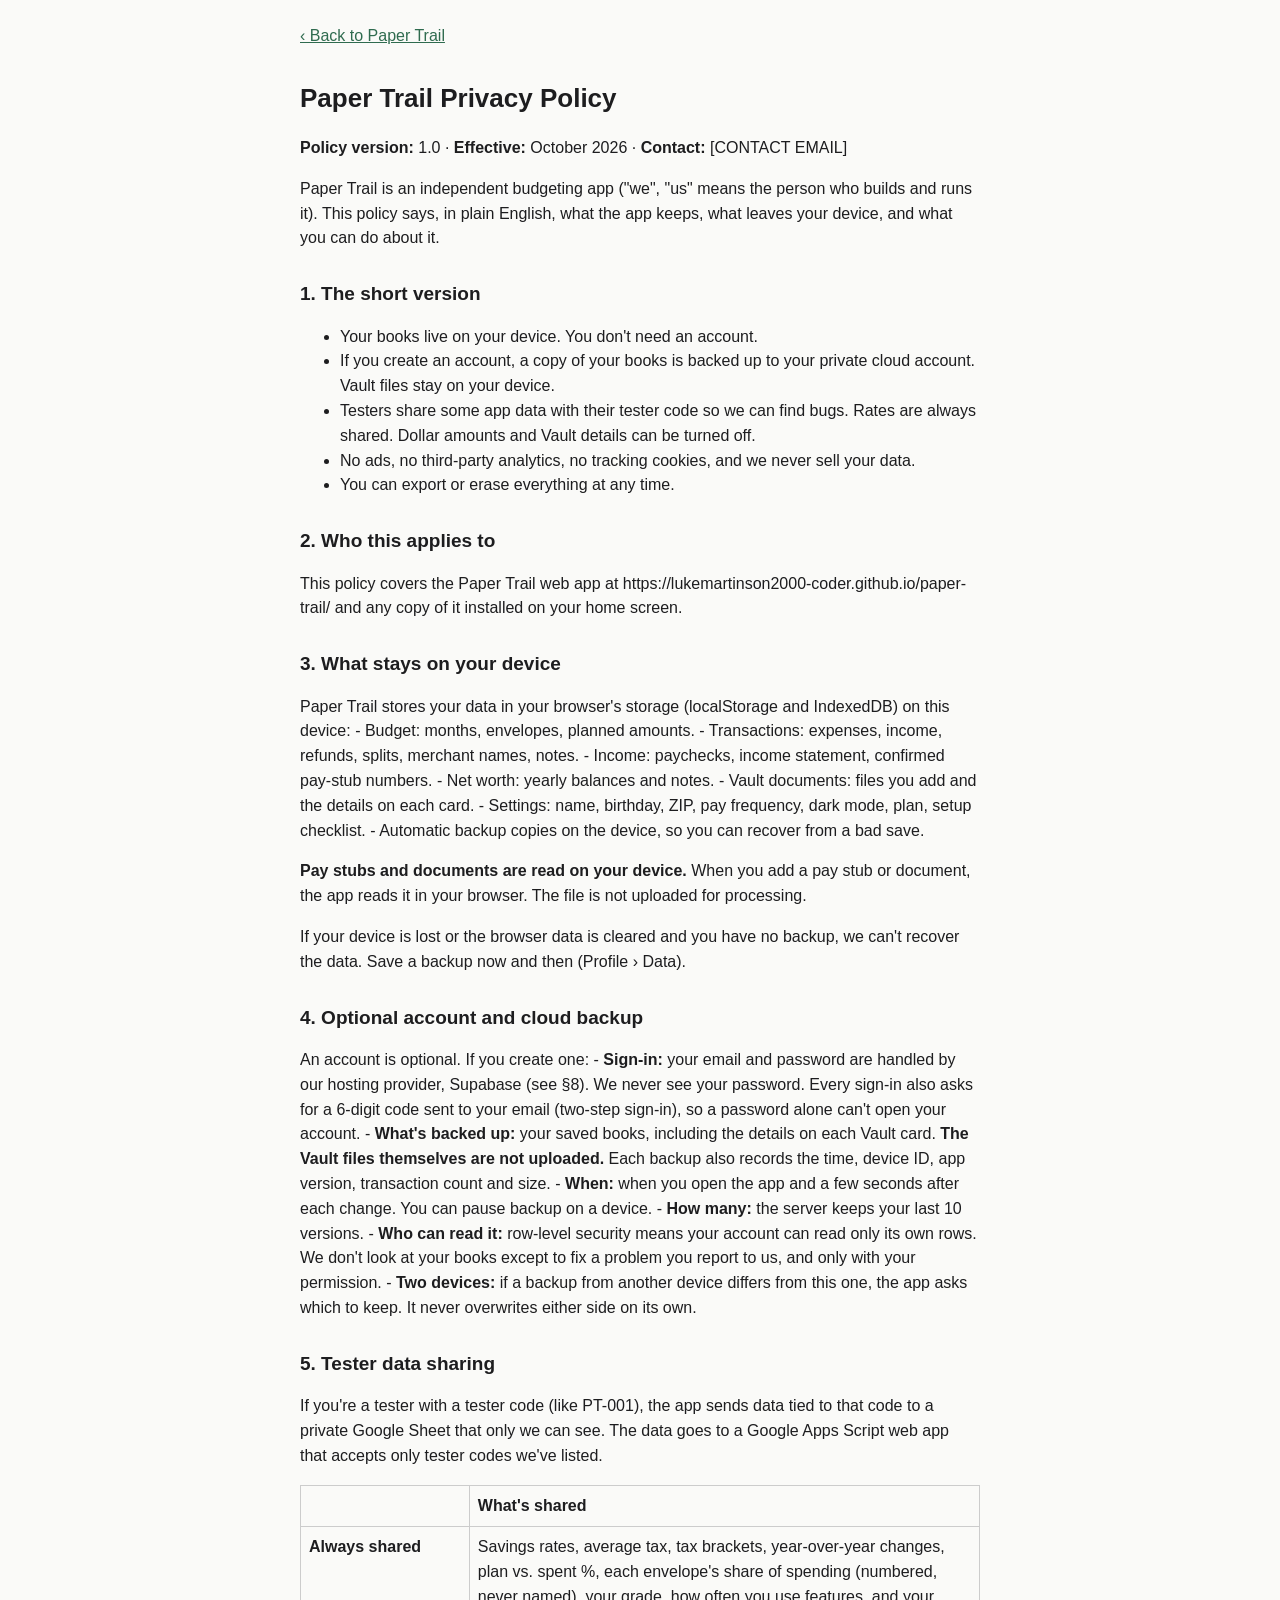
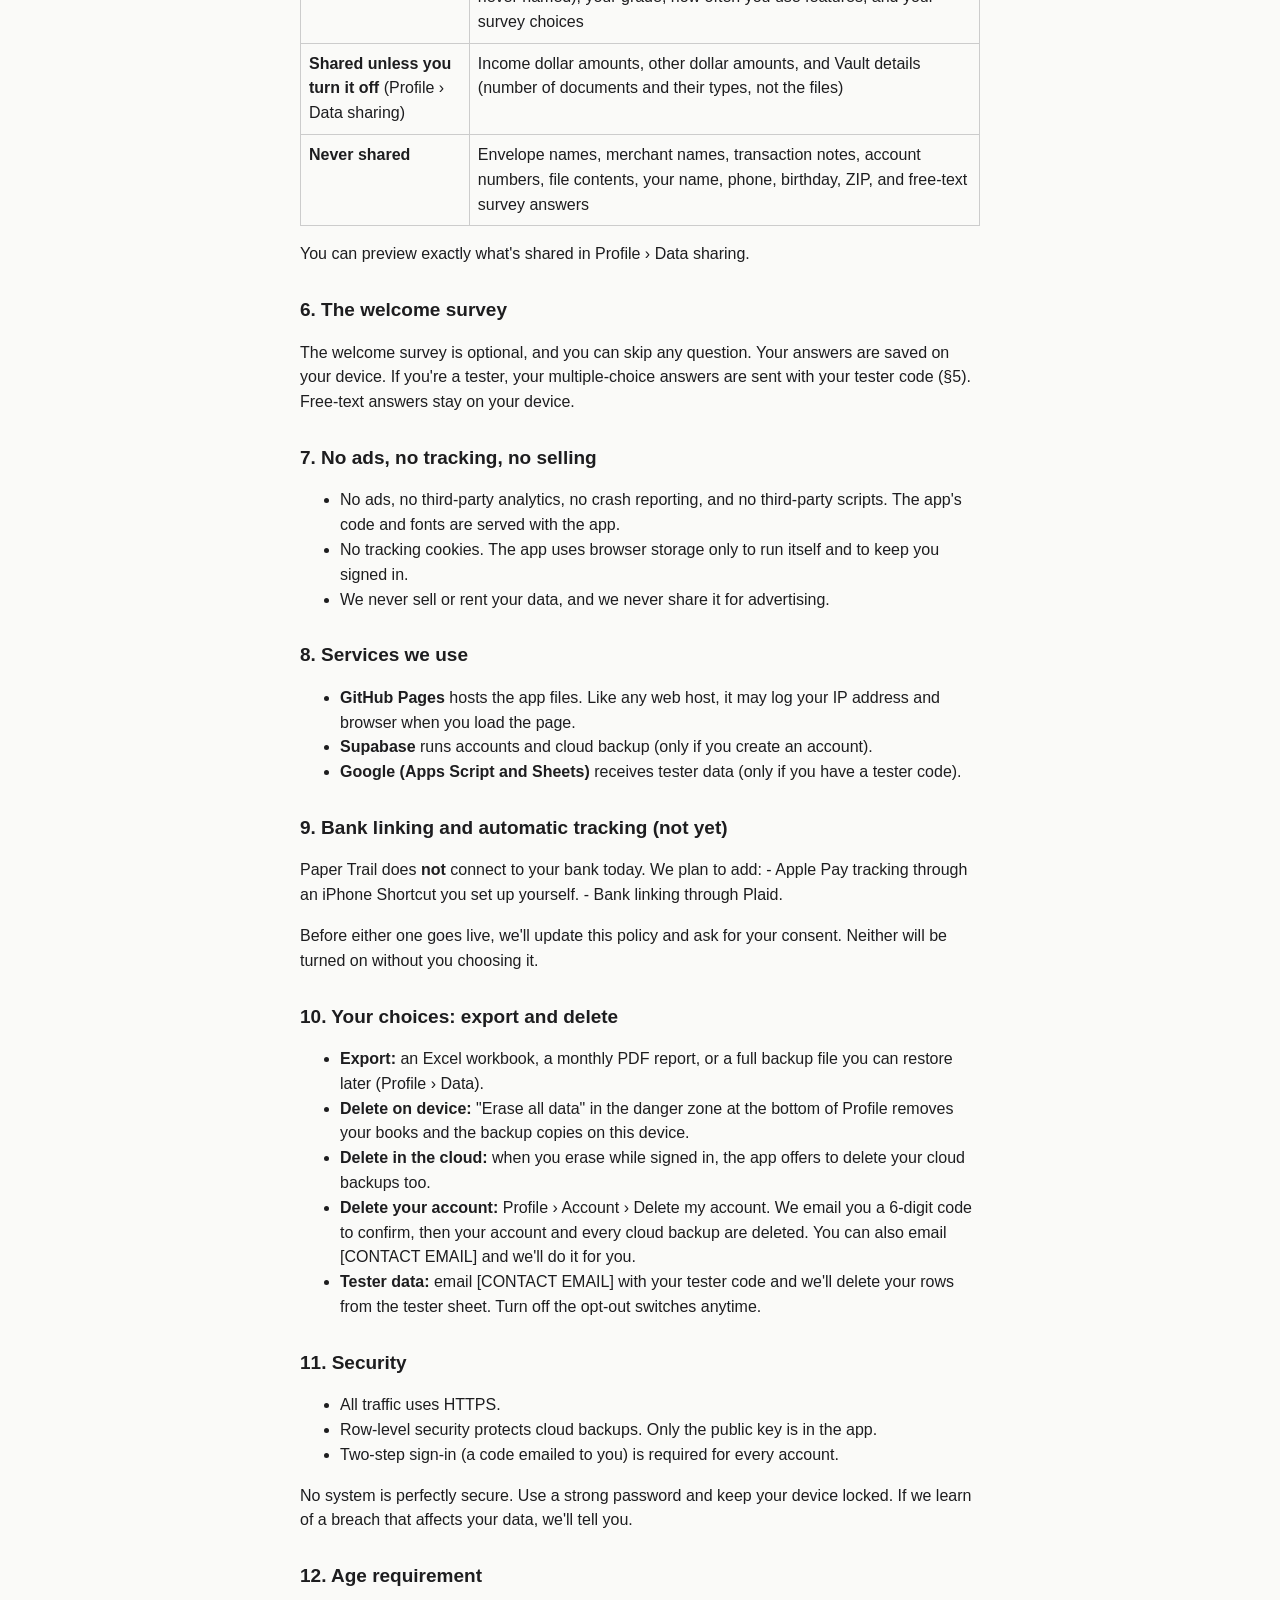
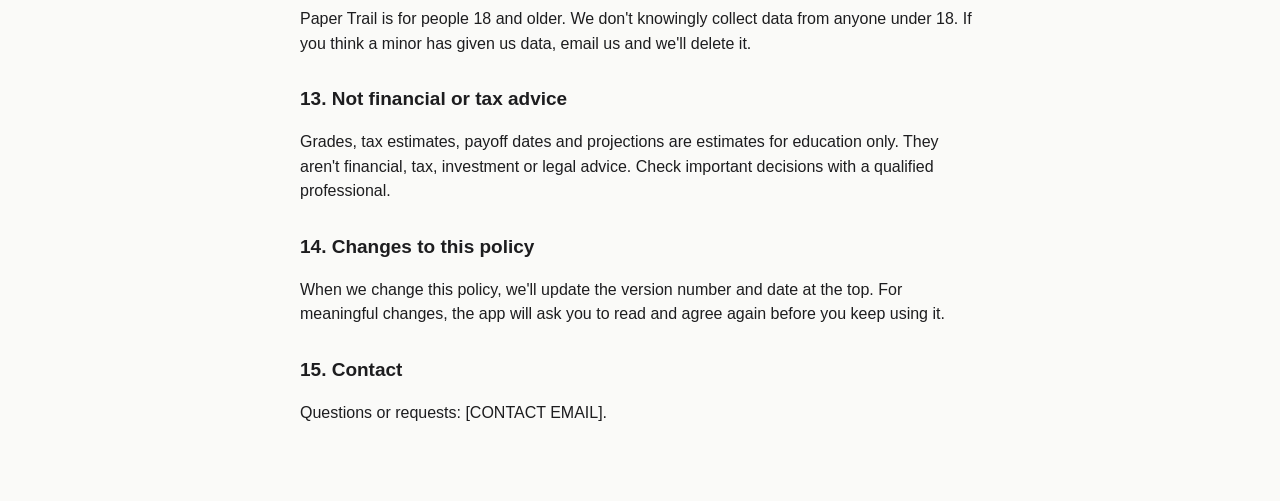
==== privacy.html @ 9a34a285 "v37.5.60: after-tax retirement group, Profile account, sign-up consent, EveryDollar-style Add Transa" ====
<!DOCTYPE html>
<html lang="en">
<head>
<meta charset="utf-8">
<meta name="viewport" content="width=device-width, initial-scale=1">
<meta name="color-scheme" content="light dark">
<title>Paper Trail · Privacy Policy</title>
<style>
body{font:16px/1.55 -apple-system,BlinkMacSystemFont,"Segoe UI",sans-serif;max-width:680px;margin:0 auto;padding:24px 18px 60px;color:#1d1d1f;background:#FAFAF8}
h1{font-size:26px} h2{font-size:19px;margin-top:28px} table{border-collapse:collapse;width:100%} td,th{border:1px solid #ccc;padding:8px;vertical-align:top;text-align:left}
a{color:#2f6b4f} .back{display:inline-block;margin-bottom:12px}
@media (prefers-color-scheme:dark){body{background:#121315;color:#eee} td,th{border-color:#444} a{color:#8fd1ae}}
</style>
</head>
<body>
<a class="back" href="./">‹ Back to Paper Trail</a>
<main id="policy">
<h1>Paper Trail Privacy Policy</h1>
<p><strong>Policy version:</strong> 1.0 · <strong>Effective:</strong> October 2026 · <strong>Contact:</strong> [CONTACT EMAIL]</p>
<p>Paper Trail is an independent budgeting app ("we", "us" means the person who builds and runs it). This policy says, in plain English, what the app keeps, what leaves your device, and what you can do about it.</p>
<h2>1. The short version</h2>
<ul>
<li>Your books live on your device. You don't need an account.</li>
<li>If you create an account, a copy of your books is backed up to your private cloud account. Vault files stay on your device.</li>
<li>Testers share some app data with their tester code so we can find bugs. Rates are always shared. Dollar amounts and Vault details can be turned off.</li>
<li>No ads, no third-party analytics, no tracking cookies, and we never sell your data.</li>
<li>You can export or erase everything at any time.</li>
</ul>
<h2>2. Who this applies to</h2>
<p>This policy covers the Paper Trail web app at https://lukemartinson2000-coder.github.io/paper-trail/ and any copy of it installed on your home screen.</p>
<h2>3. What stays on your device</h2>
<p>Paper Trail stores your data in your browser's storage (localStorage and IndexedDB) on this device:
- Budget: months, envelopes, planned amounts.
- Transactions: expenses, income, refunds, splits, merchant names, notes.
- Income: paychecks, income statement, confirmed pay-stub numbers.
- Net worth: yearly balances and notes.
- Vault documents: files you add and the details on each card.
- Settings: name, birthday, ZIP, pay frequency, dark mode, plan, setup checklist.
- Automatic backup copies on the device, so you can recover from a bad save.</p>
<p><strong>Pay stubs and documents are read on your device.</strong> When you add a pay stub or document, the app reads it in your browser. The file is not uploaded for processing.</p>
<p>If your device is lost or the browser data is cleared and you have no backup, we can't recover the data. Save a backup now and then (Profile › Data).</p>
<h2>4. Optional account and cloud backup</h2>
<p>An account is optional. If you create one:
- <strong>Sign-in:</strong> your email and password are handled by our hosting provider, Supabase (see §8). We never see your password. Every sign-in also asks for a 6-digit code sent to your email (two-step sign-in), so a password alone can't open your account.
- <strong>What's backed up:</strong> your saved books, including the details on each Vault card. <strong>The Vault files themselves are not uploaded.</strong> Each backup also records the time, device ID, app version, transaction count and size.
- <strong>When:</strong> when you open the app and a few seconds after each change. You can pause backup on a device.
- <strong>How many:</strong> the server keeps your last 10 versions.
- <strong>Who can read it:</strong> row-level security means your account can read only its own rows. We don't look at your books except to fix a problem you report to us, and only with your permission.
- <strong>Two devices:</strong> if a backup from another device differs from this one, the app asks which to keep. It never overwrites either side on its own.</p>
<h2>5. Tester data sharing</h2>
<p>If you're a tester with a tester code (like PT-001), the app sends data tied to that code to a private Google Sheet that only we can see. The data goes to a Google Apps Script web app that accepts only tester codes we've listed.</p>
<table>
<thead>
<tr>
<th></th>
<th>What's shared</th>
</tr>
</thead>
<tbody>
<tr>
<td><strong>Always shared</strong></td>
<td>Savings rates, average tax, tax brackets, year-over-year changes, plan vs. spent %, each envelope's share of spending (numbered, never named), your grade, how often you use features, and your survey choices</td>
</tr>
<tr>
<td><strong>Shared unless you turn it off</strong> (Profile › Data sharing)</td>
<td>Income dollar amounts, other dollar amounts, and Vault details (number of documents and their types, not the files)</td>
</tr>
<tr>
<td><strong>Never shared</strong></td>
<td>Envelope names, merchant names, transaction notes, account numbers, file contents, your name, phone, birthday, ZIP, and free-text survey answers</td>
</tr>
</tbody>
</table>
<p>You can preview exactly what's shared in Profile › Data sharing.</p>
<h2>6. The welcome survey</h2>
<p>The welcome survey is optional, and you can skip any question. Your answers are saved on your device. If you're a tester, your multiple-choice answers are sent with your tester code (§5). Free-text answers stay on your device.</p>
<h2>7. No ads, no tracking, no selling</h2>
<ul>
<li>No ads, no third-party analytics, no crash reporting, and no third-party scripts. The app's code and fonts are served with the app.</li>
<li>No tracking cookies. The app uses browser storage only to run itself and to keep you signed in.</li>
<li>We never sell or rent your data, and we never share it for advertising.</li>
</ul>
<h2>8. Services we use</h2>
<ul>
<li><strong>GitHub Pages</strong> hosts the app files. Like any web host, it may log your IP address and browser when you load the page.</li>
<li><strong>Supabase</strong> runs accounts and cloud backup (only if you create an account).</li>
<li><strong>Google (Apps Script and Sheets)</strong> receives tester data (only if you have a tester code).</li>
</ul>
<h2>9. Bank linking and automatic tracking (not yet)</h2>
<p>Paper Trail does <strong>not</strong> connect to your bank today. We plan to add:
- Apple Pay tracking through an iPhone Shortcut you set up yourself.
- Bank linking through Plaid.</p>
<p>Before either one goes live, we'll update this policy and ask for your consent. Neither will be turned on without you choosing it.</p>
<h2>10. Your choices: export and delete</h2>
<ul>
<li><strong>Export:</strong> an Excel workbook, a monthly PDF report, or a full backup file you can restore later (Profile › Data).</li>
<li><strong>Delete on device:</strong> "Erase all data" in the danger zone at the bottom of Profile removes your books and the backup copies on this device.</li>
<li><strong>Delete in the cloud:</strong> when you erase while signed in, the app offers to delete your cloud backups too.</li>
<li><strong>Delete your account:</strong> Profile › Account › Delete my account. We email you a 6-digit code to confirm, then your account and every cloud backup are deleted. You can also email [CONTACT EMAIL] and we'll do it for you.</li>
<li><strong>Tester data:</strong> email [CONTACT EMAIL] with your tester code and we'll delete your rows from the tester sheet. Turn off the opt-out switches anytime.</li>
</ul>
<h2>11. Security</h2>
<ul>
<li>All traffic uses HTTPS.</li>
<li>Row-level security protects cloud backups. Only the public key is in the app.</li>
<li>Two-step sign-in (a code emailed to you) is required for every account.</li>
</ul>
<p>No system is perfectly secure. Use a strong password and keep your device locked. If we learn of a breach that affects your data, we'll tell you.</p>
<h2>12. Age requirement</h2>
<p>Paper Trail is for people 18 and older. We don't knowingly collect data from anyone under 18. If you think a minor has given us data, email us and we'll delete it.</p>
<h2>13. Not financial or tax advice</h2>
<p>Grades, tax estimates, payoff dates and projections are estimates for education only. They aren't financial, tax, investment or legal advice. Check important decisions with a qualified professional.</p>
<h2>14. Changes to this policy</h2>
<p>When we change this policy, we'll update the version number and date at the top. For meaningful changes, the app will ask you to read and agree again before you keep using it.</p>
<h2>15. Contact</h2>
<p>Questions or requests: [CONTACT EMAIL].</p>
</main>
</body>
</html>
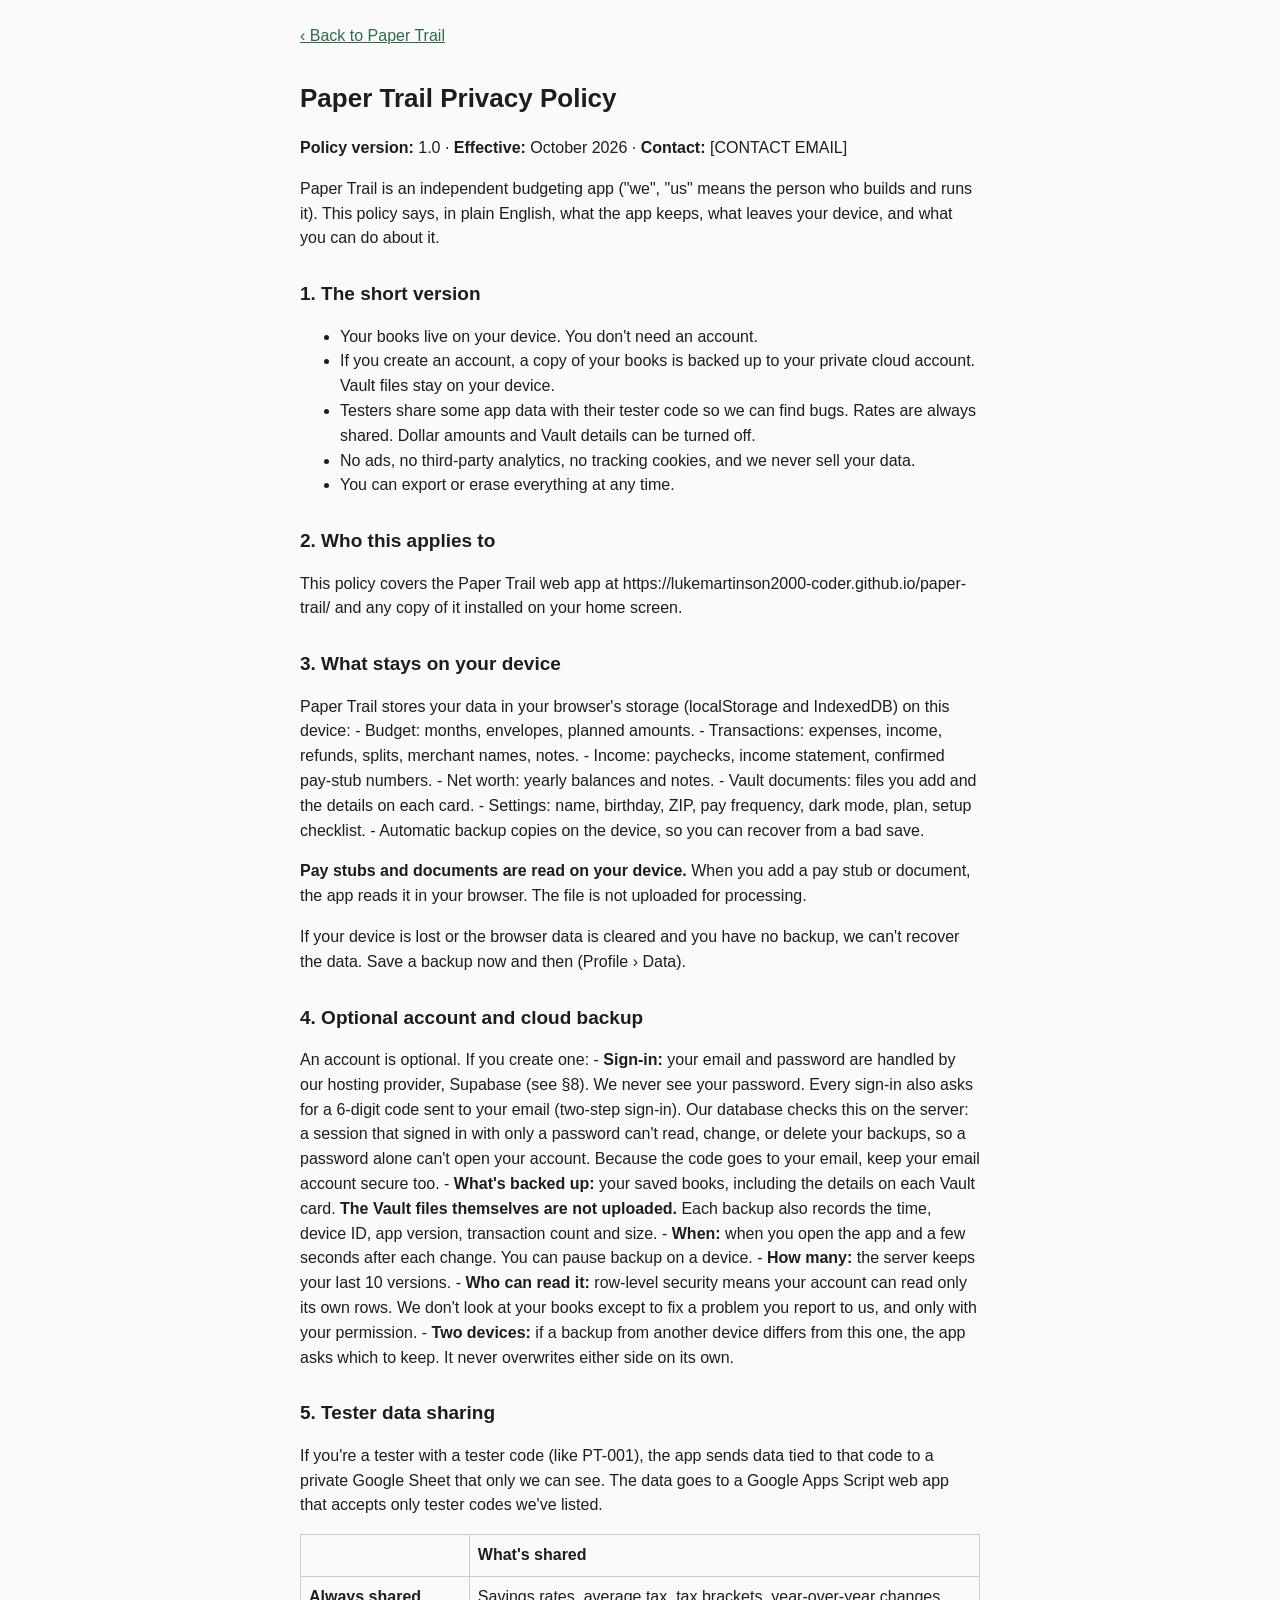
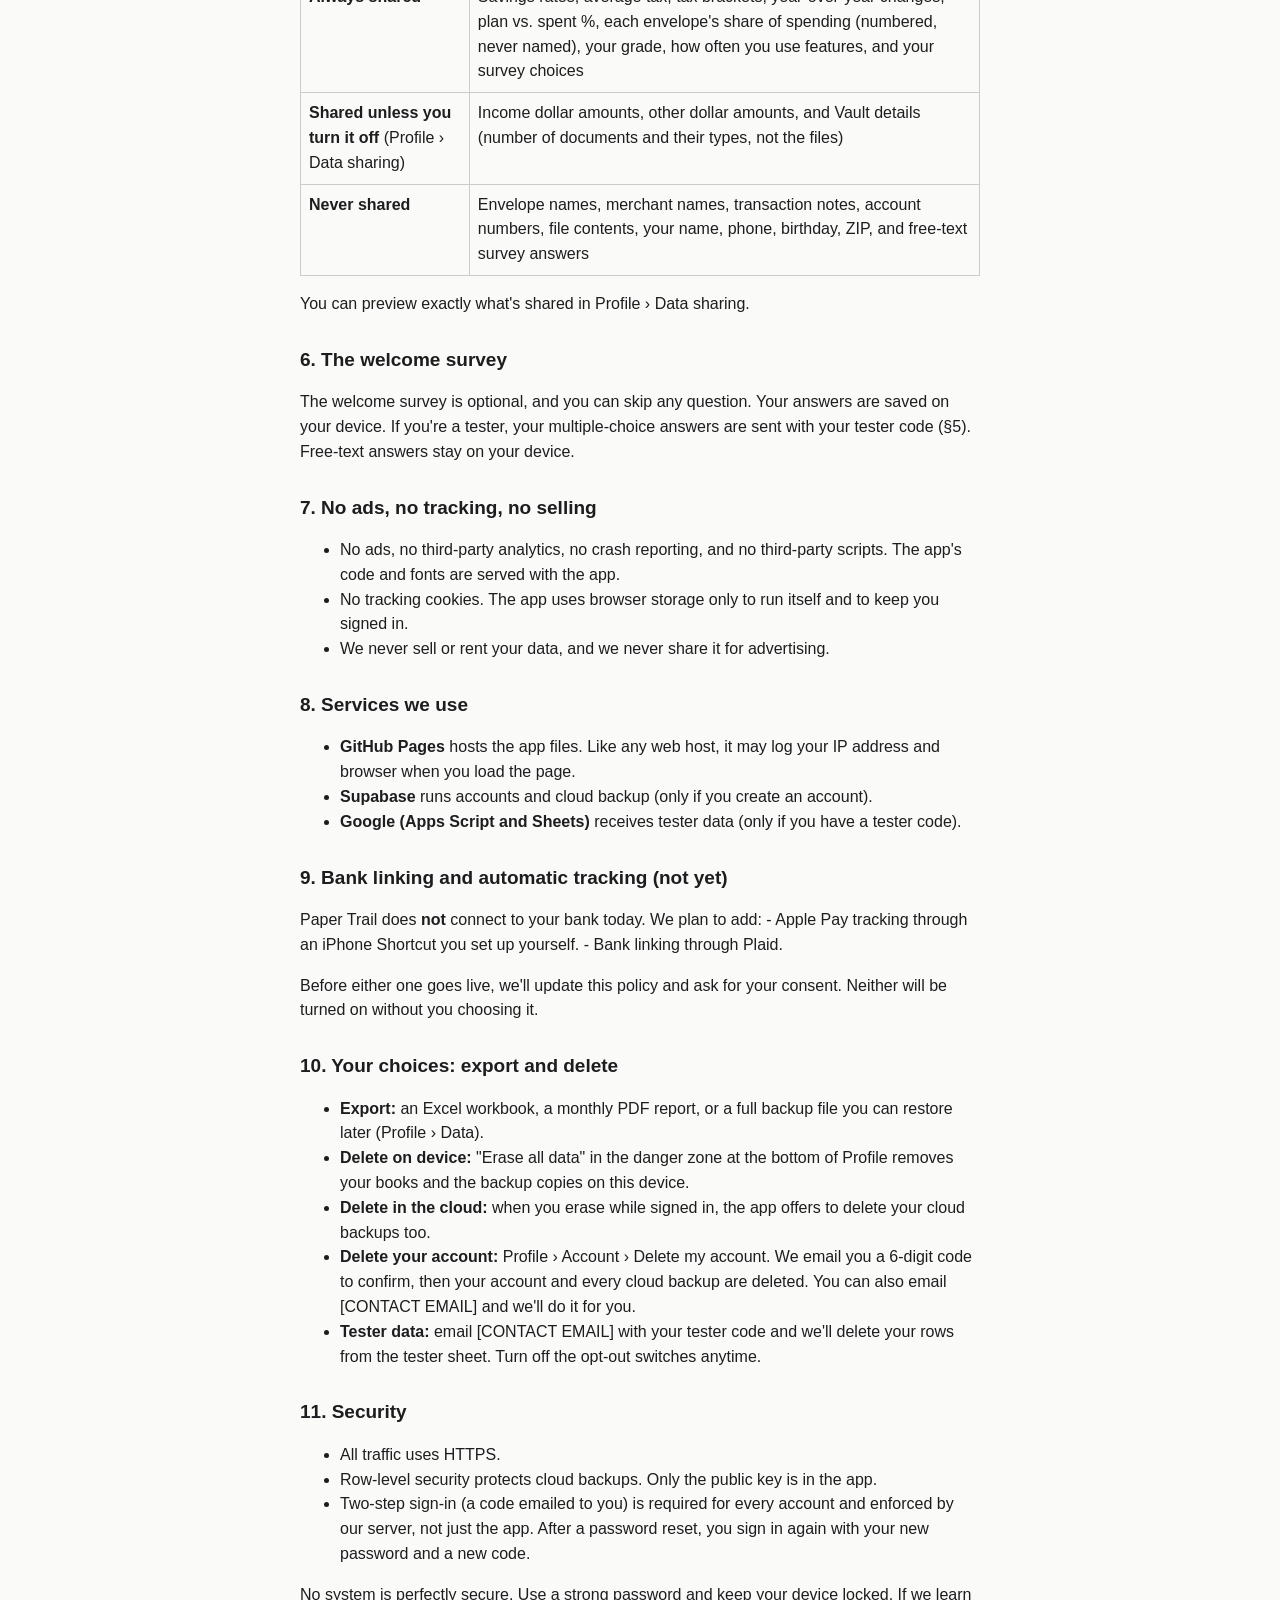
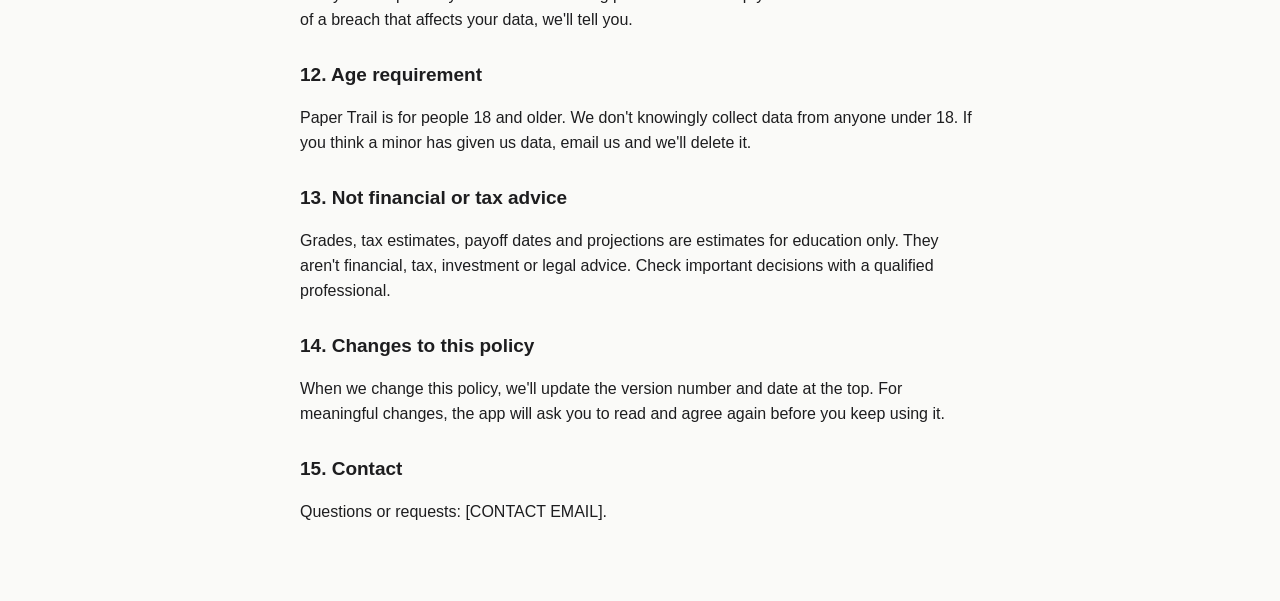
==== commit f23c3dc6: "v37.5.62: email code enforced server-side (RLS requires email-code amr); password-only session revok" ====
--- a/privacy.html
+++ b/privacy.html
@@ -41,7 +41,7 @@
 <p>If your device is lost or the browser data is cleared and you have no backup, we can't recover the data. Save a backup now and then (Profile › Data).</p>
 <h2>4. Optional account and cloud backup</h2>
 <p>An account is optional. If you create one:
-- <strong>Sign-in:</strong> your email and password are handled by our hosting provider, Supabase (see §8). We never see your password. Every sign-in also asks for a 6-digit code sent to your email (two-step sign-in), so a password alone can't open your account.
+- <strong>Sign-in:</strong> your email and password are handled by our hosting provider, Supabase (see §8). We never see your password. Every sign-in also asks for a 6-digit code sent to your email (two-step sign-in). Our database checks this on the server: a session that signed in with only a password can't read, change, or delete your backups, so a password alone can't open your account. Because the code goes to your email, keep your email account secure too.
 - <strong>What's backed up:</strong> your saved books, including the details on each Vault card. <strong>The Vault files themselves are not uploaded.</strong> Each backup also records the time, device ID, app version, transaction count and size.
 - <strong>When:</strong> when you open the app and a few seconds after each change. You can pause backup on a device.
 - <strong>How many:</strong> the server keeps your last 10 versions.
@@ -103,7 +103,7 @@
 <ul>
 <li>All traffic uses HTTPS.</li>
 <li>Row-level security protects cloud backups. Only the public key is in the app.</li>
-<li>Two-step sign-in (a code emailed to you) is required for every account.</li>
+<li>Two-step sign-in (a code emailed to you) is required for every account and enforced by our server, not just the app. After a password reset, you sign in again with your new password and a new code.</li>
 </ul>
 <p>No system is perfectly secure. Use a strong password and keep your device locked. If we learn of a breach that affects your data, we'll tell you.</p>
 <h2>12. Age requirement</h2>
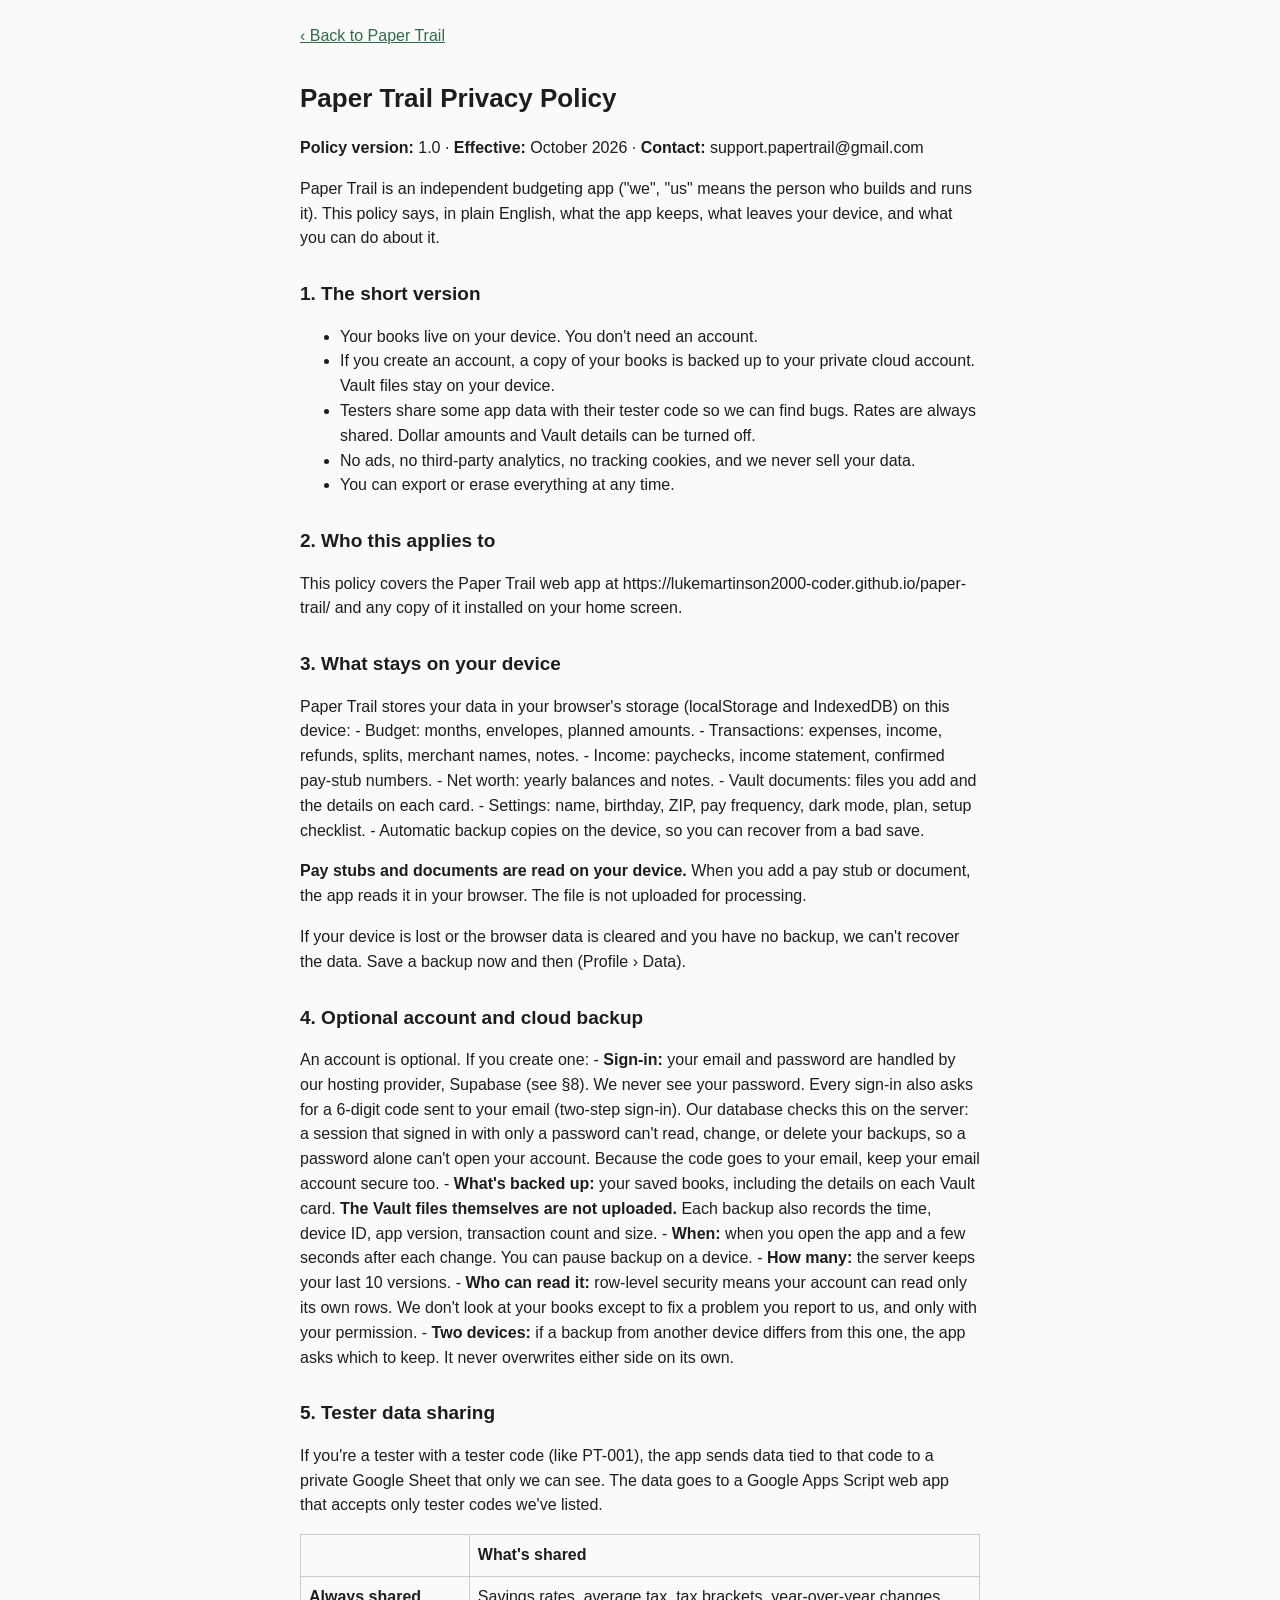
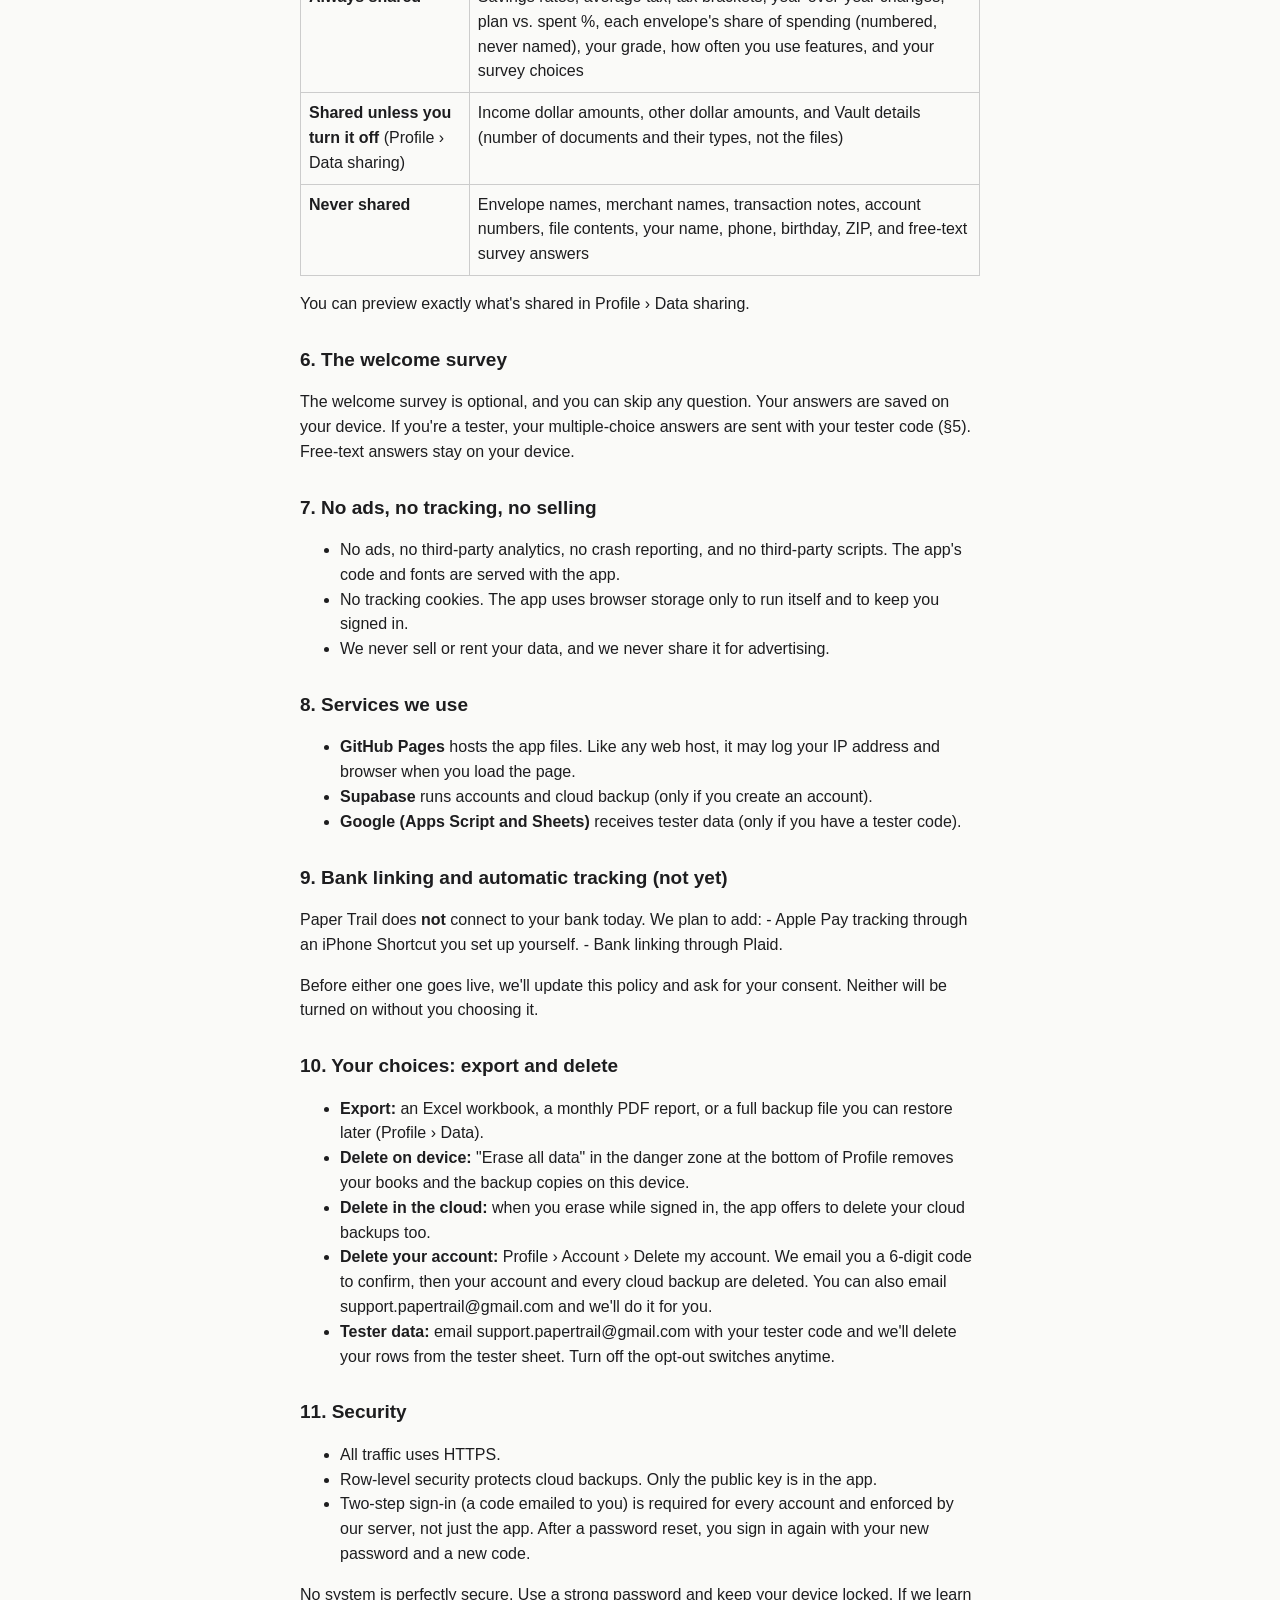
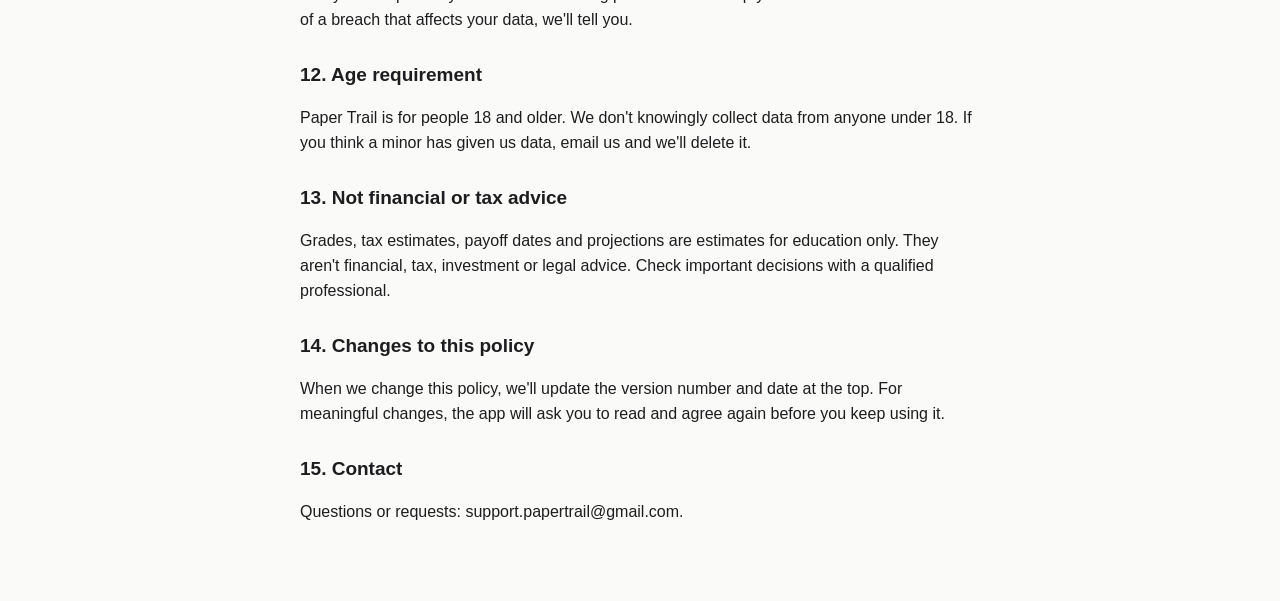
==== commit 2936ab8b: "v37.5.63: support contact email in privacy policy; delete code sheet explains the 'Your sign-in link" ====
--- a/privacy.html
+++ b/privacy.html
@@ -16,7 +16,7 @@
 <a class="back" href="./">‹ Back to Paper Trail</a>
 <main id="policy">
 <h1>Paper Trail Privacy Policy</h1>
-<p><strong>Policy version:</strong> 1.0 · <strong>Effective:</strong> October 2026 · <strong>Contact:</strong> [CONTACT EMAIL]</p>
+<p><strong>Policy version:</strong> 1.0 · <strong>Effective:</strong> October 2026 · <strong>Contact:</strong> support.papertrail@gmail.com</p>
 <p>Paper Trail is an independent budgeting app ("we", "us" means the person who builds and runs it). This policy says, in plain English, what the app keeps, what leaves your device, and what you can do about it.</p>
 <h2>1. The short version</h2>
 <ul>
@@ -96,8 +96,8 @@
 <li><strong>Export:</strong> an Excel workbook, a monthly PDF report, or a full backup file you can restore later (Profile › Data).</li>
 <li><strong>Delete on device:</strong> "Erase all data" in the danger zone at the bottom of Profile removes your books and the backup copies on this device.</li>
 <li><strong>Delete in the cloud:</strong> when you erase while signed in, the app offers to delete your cloud backups too.</li>
-<li><strong>Delete your account:</strong> Profile › Account › Delete my account. We email you a 6-digit code to confirm, then your account and every cloud backup are deleted. You can also email [CONTACT EMAIL] and we'll do it for you.</li>
-<li><strong>Tester data:</strong> email [CONTACT EMAIL] with your tester code and we'll delete your rows from the tester sheet. Turn off the opt-out switches anytime.</li>
+<li><strong>Delete your account:</strong> Profile › Account › Delete my account. We email you a 6-digit code to confirm, then your account and every cloud backup are deleted. You can also email support.papertrail@gmail.com and we'll do it for you.</li>
+<li><strong>Tester data:</strong> email support.papertrail@gmail.com with your tester code and we'll delete your rows from the tester sheet. Turn off the opt-out switches anytime.</li>
 </ul>
 <h2>11. Security</h2>
 <ul>
@@ -113,7 +113,7 @@
 <h2>14. Changes to this policy</h2>
 <p>When we change this policy, we'll update the version number and date at the top. For meaningful changes, the app will ask you to read and agree again before you keep using it.</p>
 <h2>15. Contact</h2>
-<p>Questions or requests: [CONTACT EMAIL].</p>
+<p>Questions or requests: support.papertrail@gmail.com.</p>
 </main>
 </body>
 </html>
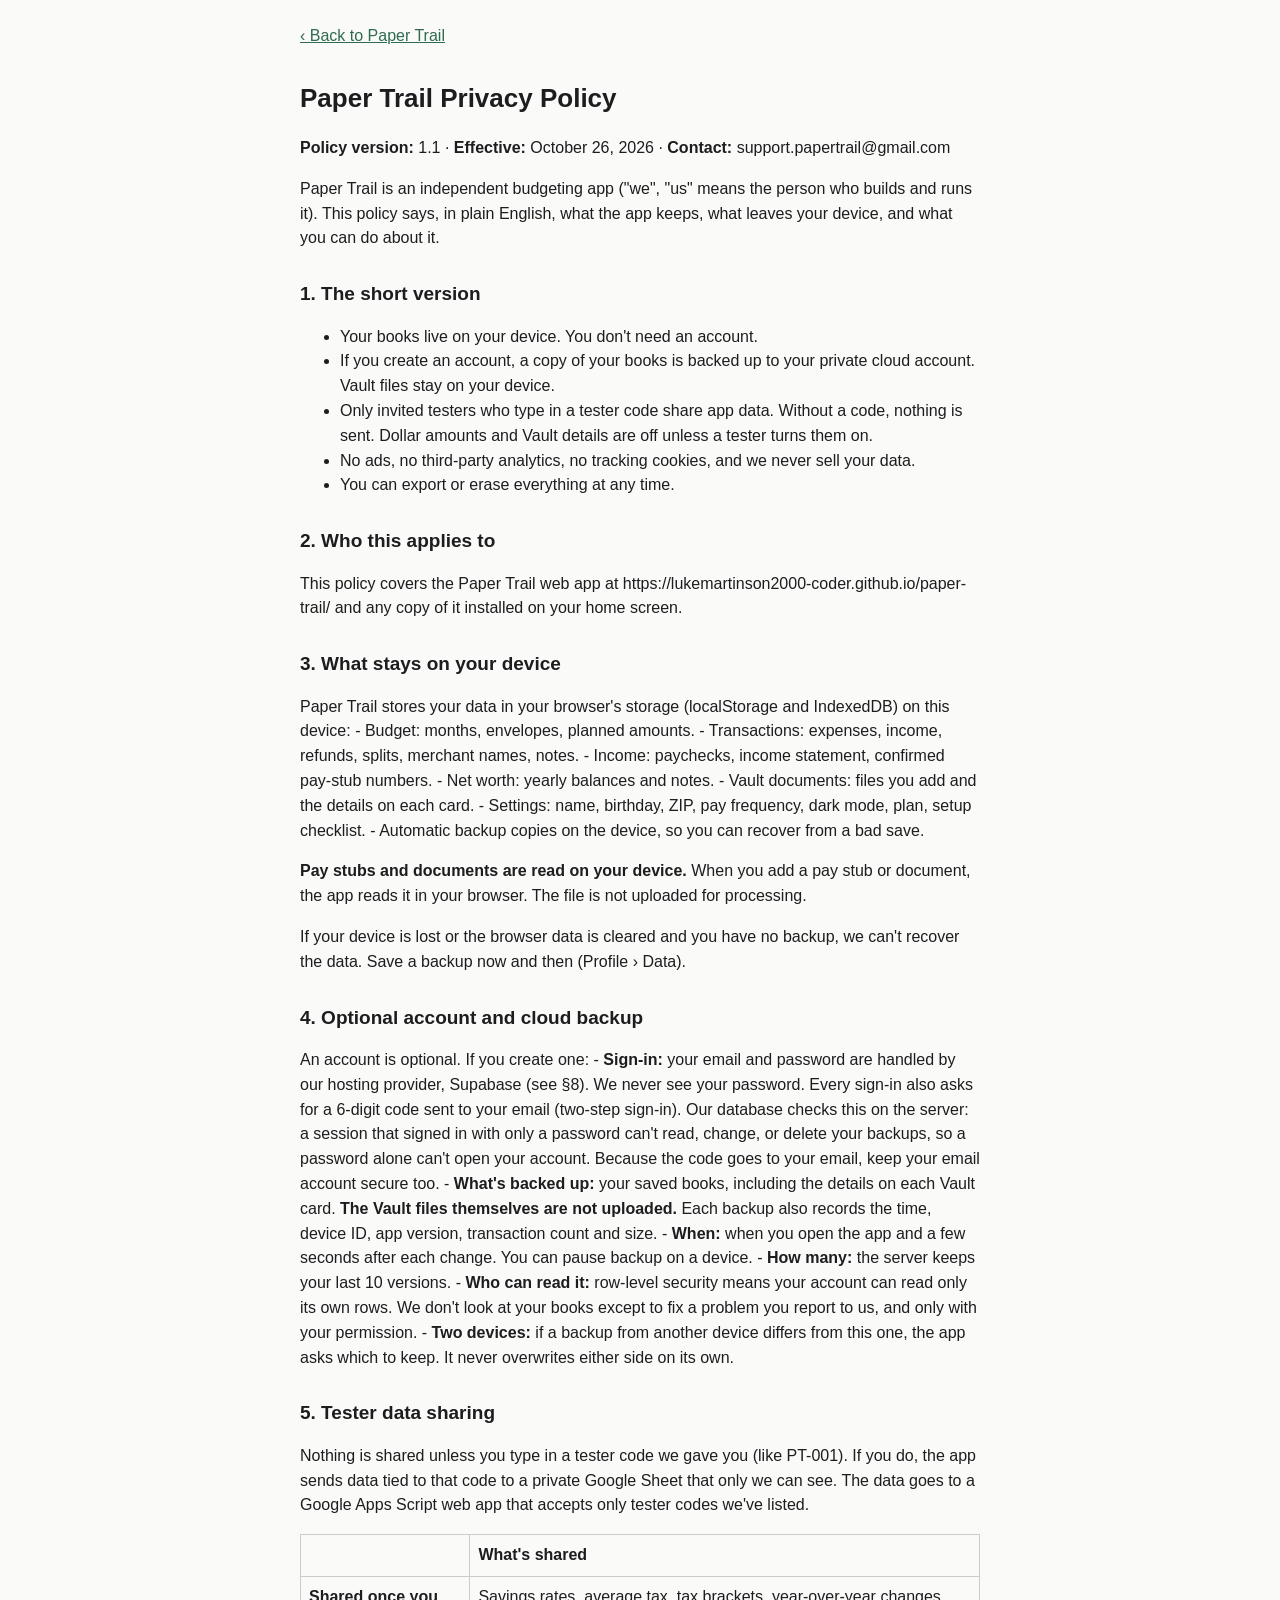
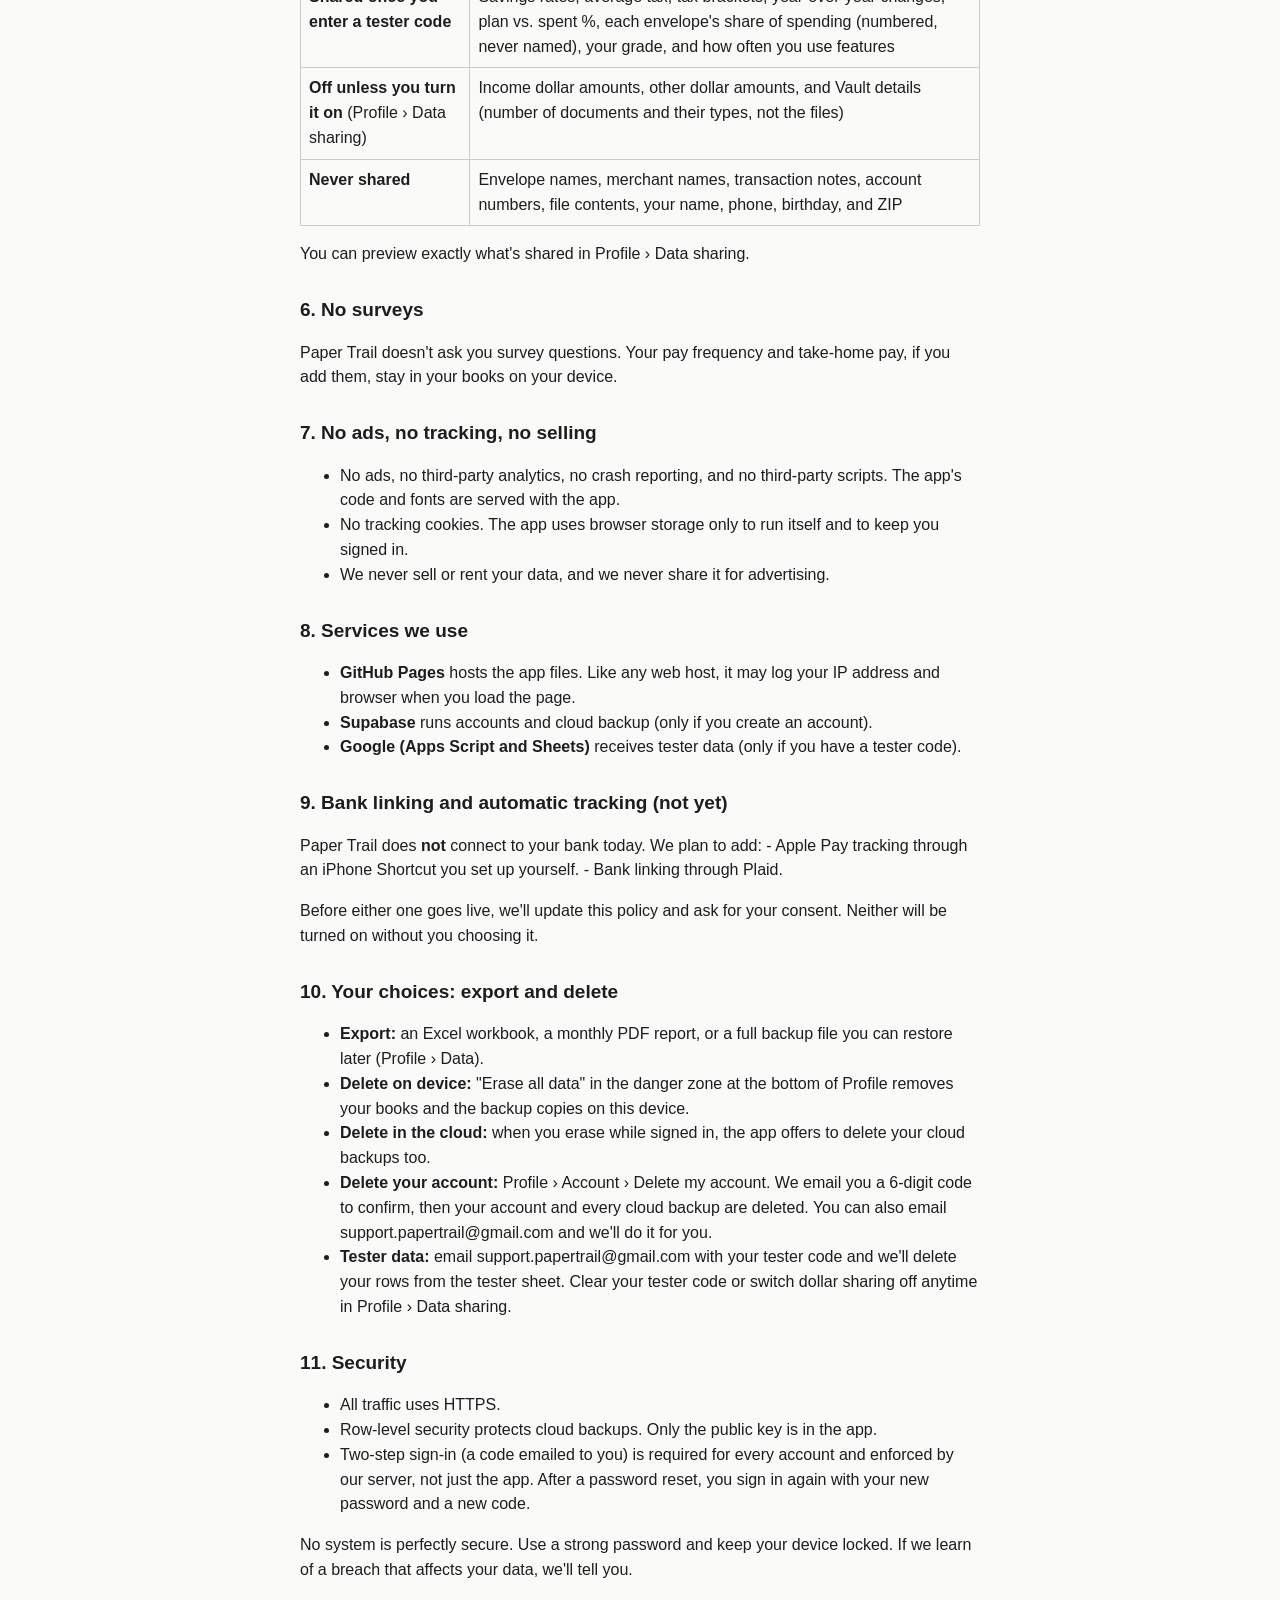
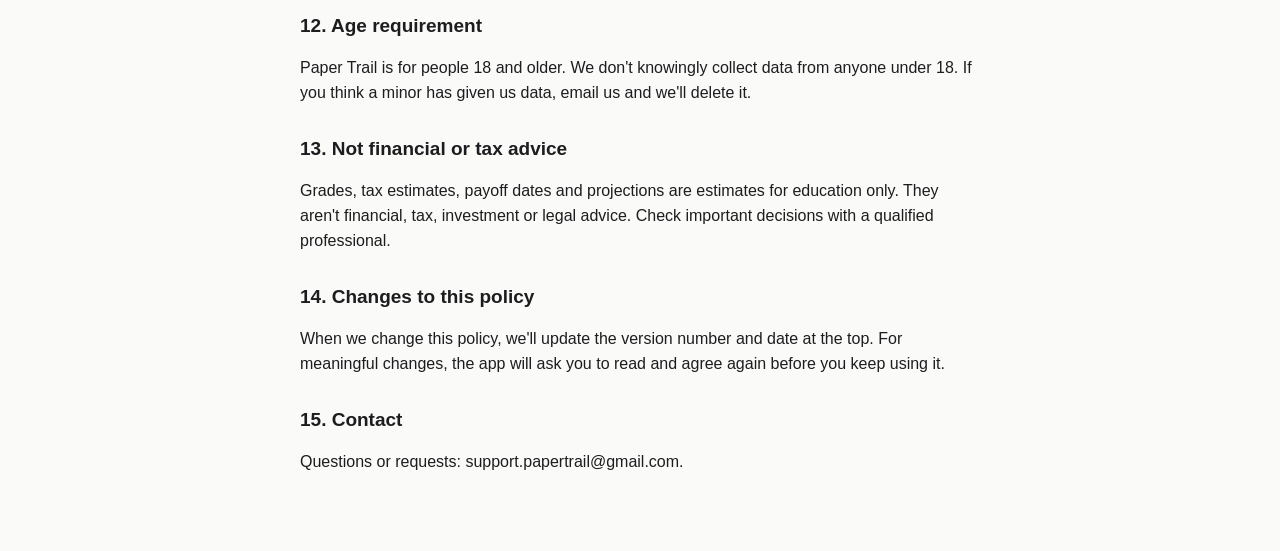
==== commit 528a54e5: "v37.5.64: opt-in tester sharing, no surveys, simpler first run, restore hardening - Tester telemetry" ====
--- a/privacy.html
+++ b/privacy.html
@@ -16,13 +16,13 @@
 <a class="back" href="./">‹ Back to Paper Trail</a>
 <main id="policy">
 <h1>Paper Trail Privacy Policy</h1>
-<p><strong>Policy version:</strong> 1.0 · <strong>Effective:</strong> October 2026 · <strong>Contact:</strong> support.papertrail@gmail.com</p>
+<p><strong>Policy version:</strong> 1.1 · <strong>Effective:</strong> October 26, 2026 · <strong>Contact:</strong> support.papertrail@gmail.com</p>
 <p>Paper Trail is an independent budgeting app ("we", "us" means the person who builds and runs it). This policy says, in plain English, what the app keeps, what leaves your device, and what you can do about it.</p>
 <h2>1. The short version</h2>
 <ul>
 <li>Your books live on your device. You don't need an account.</li>
 <li>If you create an account, a copy of your books is backed up to your private cloud account. Vault files stay on your device.</li>
-<li>Testers share some app data with their tester code so we can find bugs. Rates are always shared. Dollar amounts and Vault details can be turned off.</li>
+<li>Only invited testers who type in a tester code share app data. Without a code, nothing is sent. Dollar amounts and Vault details are off unless a tester turns them on.</li>
 <li>No ads, no third-party analytics, no tracking cookies, and we never sell your data.</li>
 <li>You can export or erase everything at any time.</li>
 </ul>
@@ -48,7 +48,7 @@
 - <strong>Who can read it:</strong> row-level security means your account can read only its own rows. We don't look at your books except to fix a problem you report to us, and only with your permission.
 - <strong>Two devices:</strong> if a backup from another device differs from this one, the app asks which to keep. It never overwrites either side on its own.</p>
 <h2>5. Tester data sharing</h2>
-<p>If you're a tester with a tester code (like PT-001), the app sends data tied to that code to a private Google Sheet that only we can see. The data goes to a Google Apps Script web app that accepts only tester codes we've listed.</p>
+<p>Nothing is shared unless you type in a tester code we gave you (like PT-001). If you do, the app sends data tied to that code to a private Google Sheet that only we can see. The data goes to a Google Apps Script web app that accepts only tester codes we've listed.</p>
 <table>
 <thead>
 <tr>
@@ -58,22 +58,22 @@
 </thead>
 <tbody>
 <tr>
-<td><strong>Always shared</strong></td>
-<td>Savings rates, average tax, tax brackets, year-over-year changes, plan vs. spent %, each envelope's share of spending (numbered, never named), your grade, how often you use features, and your survey choices</td>
+<td><strong>Shared once you enter a tester code</strong></td>
+<td>Savings rates, average tax, tax brackets, year-over-year changes, plan vs. spent %, each envelope's share of spending (numbered, never named), your grade, and how often you use features</td>
 </tr>
 <tr>
-<td><strong>Shared unless you turn it off</strong> (Profile › Data sharing)</td>
+<td><strong>Off unless you turn it on</strong> (Profile › Data sharing)</td>
 <td>Income dollar amounts, other dollar amounts, and Vault details (number of documents and their types, not the files)</td>
 </tr>
 <tr>
 <td><strong>Never shared</strong></td>
-<td>Envelope names, merchant names, transaction notes, account numbers, file contents, your name, phone, birthday, ZIP, and free-text survey answers</td>
+<td>Envelope names, merchant names, transaction notes, account numbers, file contents, your name, phone, birthday, and ZIP</td>
 </tr>
 </tbody>
 </table>
 <p>You can preview exactly what's shared in Profile › Data sharing.</p>
-<h2>6. The welcome survey</h2>
-<p>The welcome survey is optional, and you can skip any question. Your answers are saved on your device. If you're a tester, your multiple-choice answers are sent with your tester code (§5). Free-text answers stay on your device.</p>
+<h2>6. No surveys</h2>
+<p>Paper Trail doesn't ask you survey questions. Your pay frequency and take-home pay, if you add them, stay in your books on your device.</p>
 <h2>7. No ads, no tracking, no selling</h2>
 <ul>
 <li>No ads, no third-party analytics, no crash reporting, and no third-party scripts. The app's code and fonts are served with the app.</li>
@@ -97,7 +97,7 @@
 <li><strong>Delete on device:</strong> "Erase all data" in the danger zone at the bottom of Profile removes your books and the backup copies on this device.</li>
 <li><strong>Delete in the cloud:</strong> when you erase while signed in, the app offers to delete your cloud backups too.</li>
 <li><strong>Delete your account:</strong> Profile › Account › Delete my account. We email you a 6-digit code to confirm, then your account and every cloud backup are deleted. You can also email support.papertrail@gmail.com and we'll do it for you.</li>
-<li><strong>Tester data:</strong> email support.papertrail@gmail.com with your tester code and we'll delete your rows from the tester sheet. Turn off the opt-out switches anytime.</li>
+<li><strong>Tester data:</strong> email support.papertrail@gmail.com with your tester code and we'll delete your rows from the tester sheet. Clear your tester code or switch dollar sharing off anytime in Profile › Data sharing.</li>
 </ul>
 <h2>11. Security</h2>
 <ul>
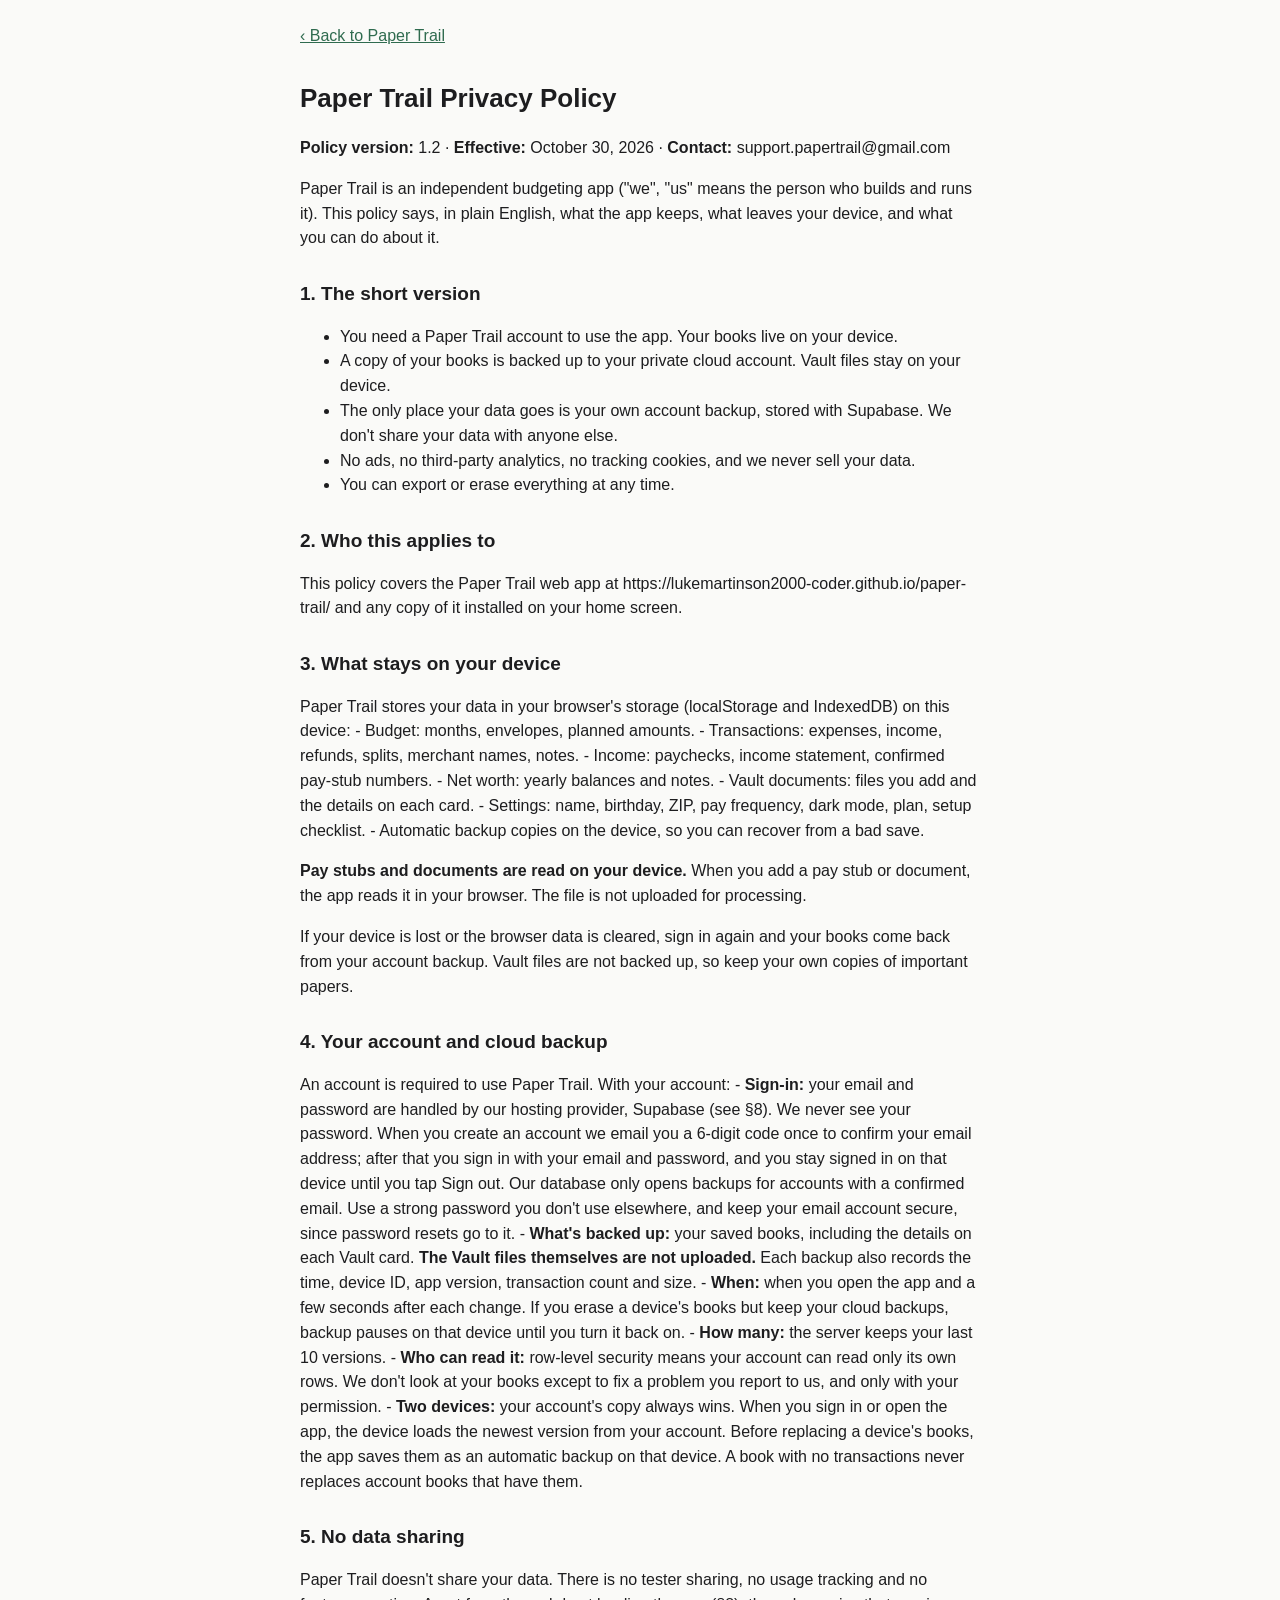
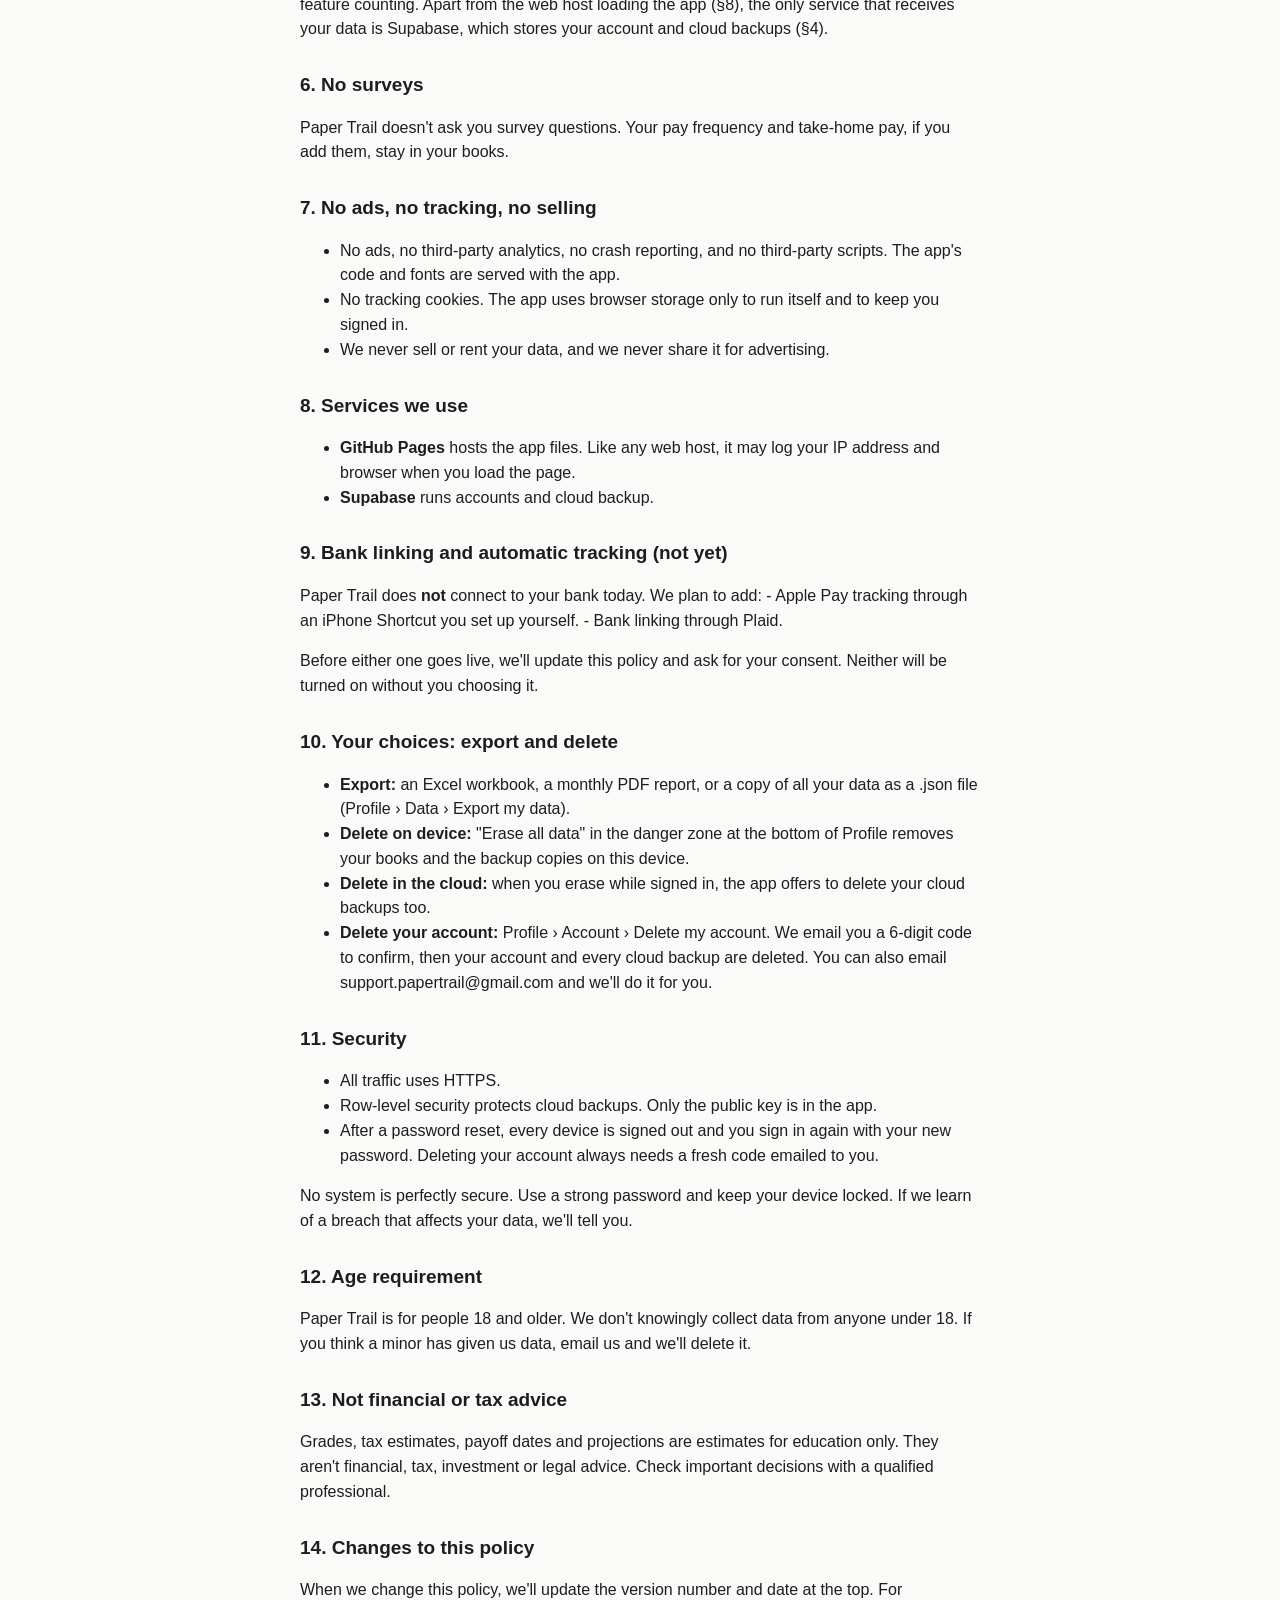
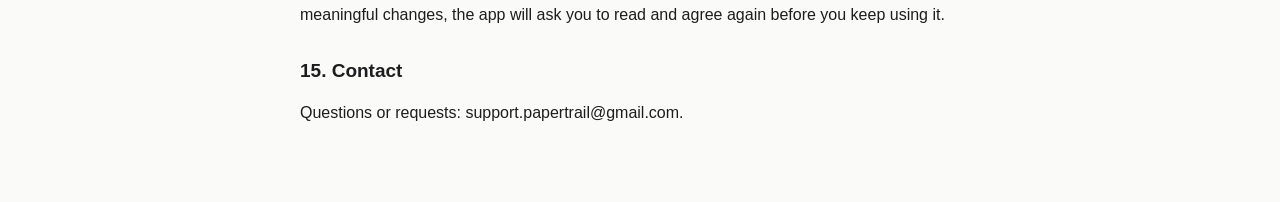
==== commit d09a251b: "v37.5.65: account required, tester telemetry removed, code cleanup, feedback row - Account required:" ====
--- a/privacy.html
+++ b/privacy.html
@@ -16,13 +16,13 @@
 <a class="back" href="./">‹ Back to Paper Trail</a>
 <main id="policy">
 <h1>Paper Trail Privacy Policy</h1>
-<p><strong>Policy version:</strong> 1.1 · <strong>Effective:</strong> October 26, 2026 · <strong>Contact:</strong> support.papertrail@gmail.com</p>
+<p><strong>Policy version:</strong> 1.2 · <strong>Effective:</strong> October 30, 2026 · <strong>Contact:</strong> support.papertrail@gmail.com</p>
 <p>Paper Trail is an independent budgeting app ("we", "us" means the person who builds and runs it). This policy says, in plain English, what the app keeps, what leaves your device, and what you can do about it.</p>
 <h2>1. The short version</h2>
 <ul>
-<li>Your books live on your device. You don't need an account.</li>
-<li>If you create an account, a copy of your books is backed up to your private cloud account. Vault files stay on your device.</li>
-<li>Only invited testers who type in a tester code share app data. Without a code, nothing is sent. Dollar amounts and Vault details are off unless a tester turns them on.</li>
+<li>You need a Paper Trail account to use the app. Your books live on your device.</li>
+<li>A copy of your books is backed up to your private cloud account. Vault files stay on your device.</li>
+<li>The only place your data goes is your own account backup, stored with Supabase. We don't share your data with anyone else.</li>
 <li>No ads, no third-party analytics, no tracking cookies, and we never sell your data.</li>
 <li>You can export or erase everything at any time.</li>
 </ul>
@@ -38,42 +38,19 @@
 - Settings: name, birthday, ZIP, pay frequency, dark mode, plan, setup checklist.
 - Automatic backup copies on the device, so you can recover from a bad save.</p>
 <p><strong>Pay stubs and documents are read on your device.</strong> When you add a pay stub or document, the app reads it in your browser. The file is not uploaded for processing.</p>
-<p>If your device is lost or the browser data is cleared and you have no backup, we can't recover the data. Save a backup now and then (Profile › Data).</p>
-<h2>4. Optional account and cloud backup</h2>
-<p>An account is optional. If you create one:
-- <strong>Sign-in:</strong> your email and password are handled by our hosting provider, Supabase (see §8). We never see your password. Every sign-in also asks for a 6-digit code sent to your email (two-step sign-in). Our database checks this on the server: a session that signed in with only a password can't read, change, or delete your backups, so a password alone can't open your account. Because the code goes to your email, keep your email account secure too.
+<p>If your device is lost or the browser data is cleared, sign in again and your books come back from your account backup. Vault files are not backed up, so keep your own copies of important papers.</p>
+<h2>4. Your account and cloud backup</h2>
+<p>An account is required to use Paper Trail. With your account:
+- <strong>Sign-in:</strong> your email and password are handled by our hosting provider, Supabase (see §8). We never see your password. When you create an account we email you a 6-digit code once to confirm your email address; after that you sign in with your email and password, and you stay signed in on that device until you tap Sign out. Our database only opens backups for accounts with a confirmed email. Use a strong password you don't use elsewhere, and keep your email account secure, since password resets go to it.
 - <strong>What's backed up:</strong> your saved books, including the details on each Vault card. <strong>The Vault files themselves are not uploaded.</strong> Each backup also records the time, device ID, app version, transaction count and size.
-- <strong>When:</strong> when you open the app and a few seconds after each change. You can pause backup on a device.
+- <strong>When:</strong> when you open the app and a few seconds after each change. If you erase a device's books but keep your cloud backups, backup pauses on that device until you turn it back on.
 - <strong>How many:</strong> the server keeps your last 10 versions.
 - <strong>Who can read it:</strong> row-level security means your account can read only its own rows. We don't look at your books except to fix a problem you report to us, and only with your permission.
-- <strong>Two devices:</strong> if a backup from another device differs from this one, the app asks which to keep. It never overwrites either side on its own.</p>
-<h2>5. Tester data sharing</h2>
-<p>Nothing is shared unless you type in a tester code we gave you (like PT-001). If you do, the app sends data tied to that code to a private Google Sheet that only we can see. The data goes to a Google Apps Script web app that accepts only tester codes we've listed.</p>
-<table>
-<thead>
-<tr>
-<th></th>
-<th>What's shared</th>
-</tr>
-</thead>
-<tbody>
-<tr>
-<td><strong>Shared once you enter a tester code</strong></td>
-<td>Savings rates, average tax, tax brackets, year-over-year changes, plan vs. spent %, each envelope's share of spending (numbered, never named), your grade, and how often you use features</td>
-</tr>
-<tr>
-<td><strong>Off unless you turn it on</strong> (Profile › Data sharing)</td>
-<td>Income dollar amounts, other dollar amounts, and Vault details (number of documents and their types, not the files)</td>
-</tr>
-<tr>
-<td><strong>Never shared</strong></td>
-<td>Envelope names, merchant names, transaction notes, account numbers, file contents, your name, phone, birthday, and ZIP</td>
-</tr>
-</tbody>
-</table>
-<p>You can preview exactly what's shared in Profile › Data sharing.</p>
+- <strong>Two devices:</strong> your account's copy always wins. When you sign in or open the app, the device loads the newest version from your account. Before replacing a device's books, the app saves them as an automatic backup on that device. A book with no transactions never replaces account books that have them.</p>
+<h2>5. No data sharing</h2>
+<p>Paper Trail doesn't share your data. There is no tester sharing, no usage tracking and no feature counting. Apart from the web host loading the app (§8), the only service that receives your data is Supabase, which stores your account and cloud backups (§4).</p>
 <h2>6. No surveys</h2>
-<p>Paper Trail doesn't ask you survey questions. Your pay frequency and take-home pay, if you add them, stay in your books on your device.</p>
+<p>Paper Trail doesn't ask you survey questions. Your pay frequency and take-home pay, if you add them, stay in your books.</p>
 <h2>7. No ads, no tracking, no selling</h2>
 <ul>
 <li>No ads, no third-party analytics, no crash reporting, and no third-party scripts. The app's code and fonts are served with the app.</li>
@@ -83,8 +60,7 @@
 <h2>8. Services we use</h2>
 <ul>
 <li><strong>GitHub Pages</strong> hosts the app files. Like any web host, it may log your IP address and browser when you load the page.</li>
-<li><strong>Supabase</strong> runs accounts and cloud backup (only if you create an account).</li>
-<li><strong>Google (Apps Script and Sheets)</strong> receives tester data (only if you have a tester code).</li>
+<li><strong>Supabase</strong> runs accounts and cloud backup.</li>
 </ul>
 <h2>9. Bank linking and automatic tracking (not yet)</h2>
 <p>Paper Trail does <strong>not</strong> connect to your bank today. We plan to add:
@@ -93,17 +69,16 @@
 <p>Before either one goes live, we'll update this policy and ask for your consent. Neither will be turned on without you choosing it.</p>
 <h2>10. Your choices: export and delete</h2>
 <ul>
-<li><strong>Export:</strong> an Excel workbook, a monthly PDF report, or a full backup file you can restore later (Profile › Data).</li>
+<li><strong>Export:</strong> an Excel workbook, a monthly PDF report, or a copy of all your data as a .json file (Profile › Data › Export my data).</li>
 <li><strong>Delete on device:</strong> "Erase all data" in the danger zone at the bottom of Profile removes your books and the backup copies on this device.</li>
 <li><strong>Delete in the cloud:</strong> when you erase while signed in, the app offers to delete your cloud backups too.</li>
 <li><strong>Delete your account:</strong> Profile › Account › Delete my account. We email you a 6-digit code to confirm, then your account and every cloud backup are deleted. You can also email support.papertrail@gmail.com and we'll do it for you.</li>
-<li><strong>Tester data:</strong> email support.papertrail@gmail.com with your tester code and we'll delete your rows from the tester sheet. Clear your tester code or switch dollar sharing off anytime in Profile › Data sharing.</li>
 </ul>
 <h2>11. Security</h2>
 <ul>
 <li>All traffic uses HTTPS.</li>
 <li>Row-level security protects cloud backups. Only the public key is in the app.</li>
-<li>Two-step sign-in (a code emailed to you) is required for every account and enforced by our server, not just the app. After a password reset, you sign in again with your new password and a new code.</li>
+<li>After a password reset, every device is signed out and you sign in again with your new password. Deleting your account always needs a fresh code emailed to you.</li>
 </ul>
 <p>No system is perfectly secure. Use a strong password and keep your device locked. If we learn of a breach that affects your data, we'll tell you.</p>
 <h2>12. Age requirement</h2>
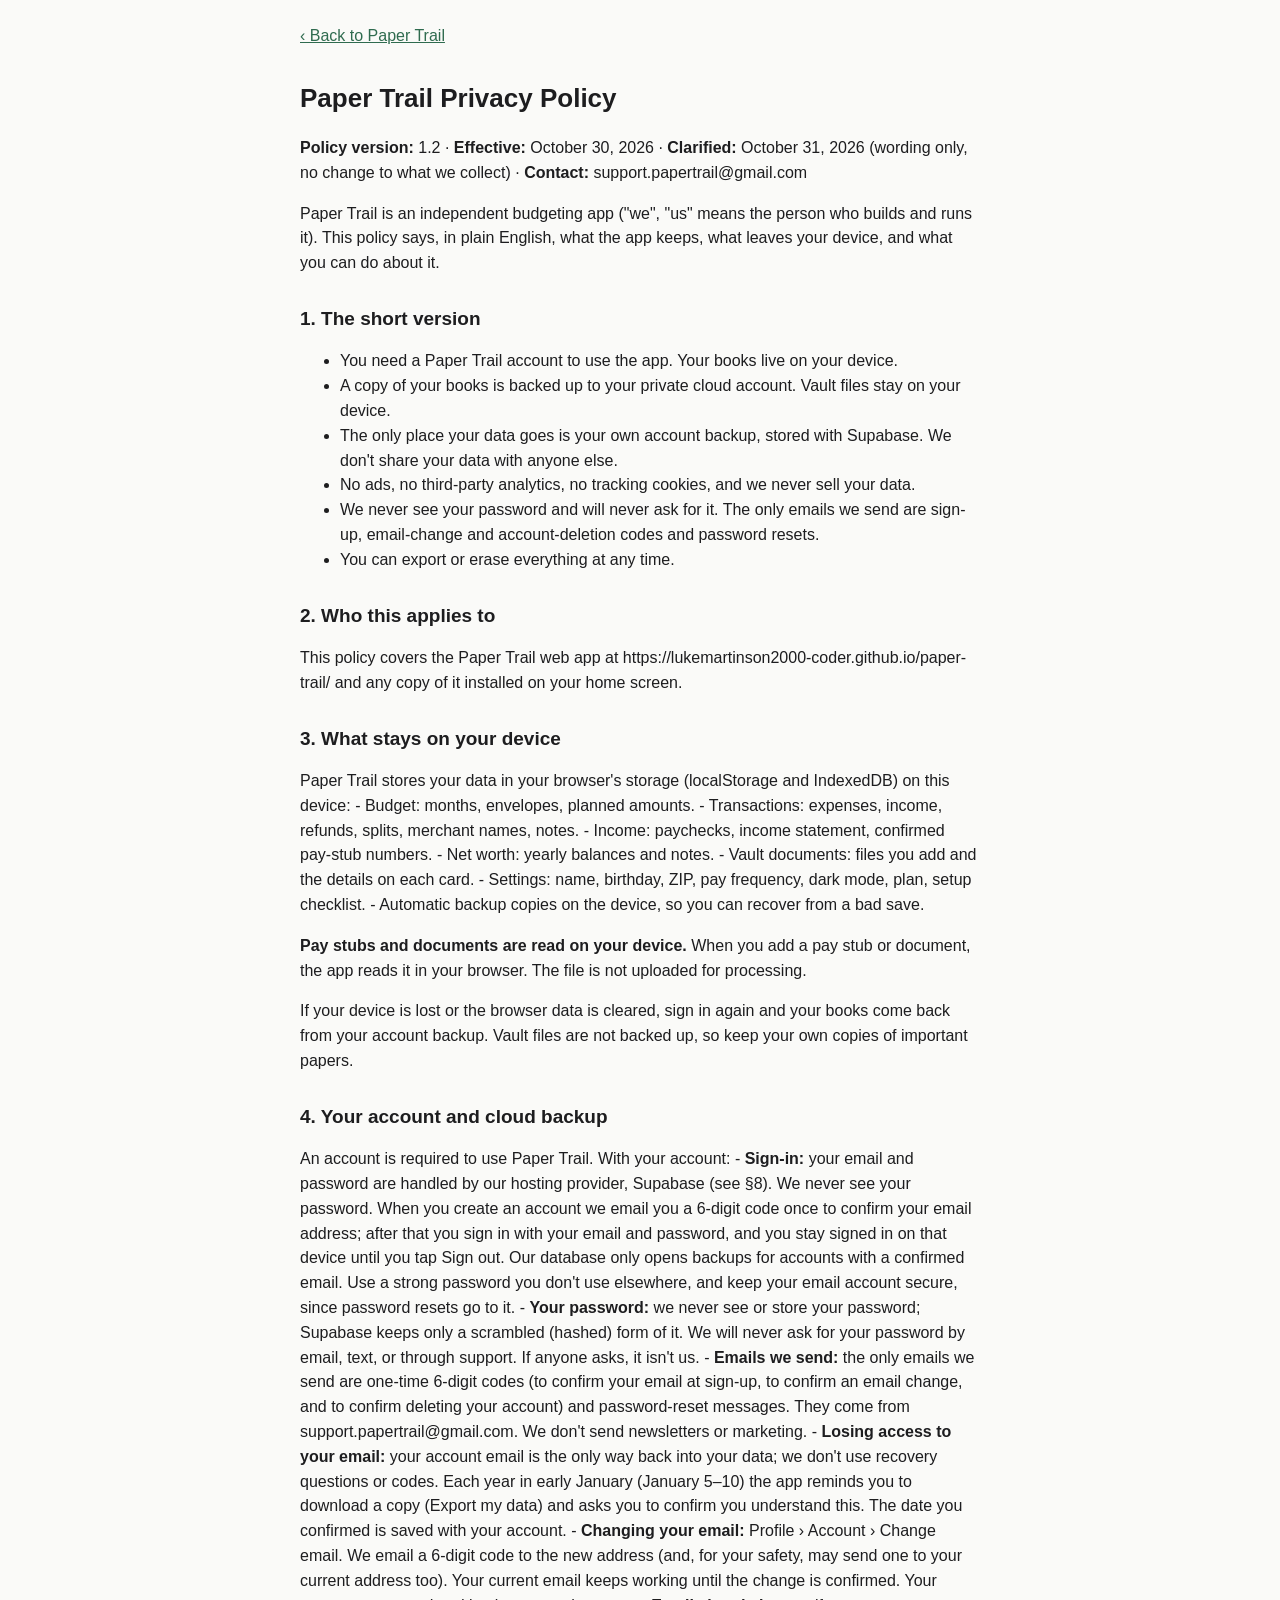
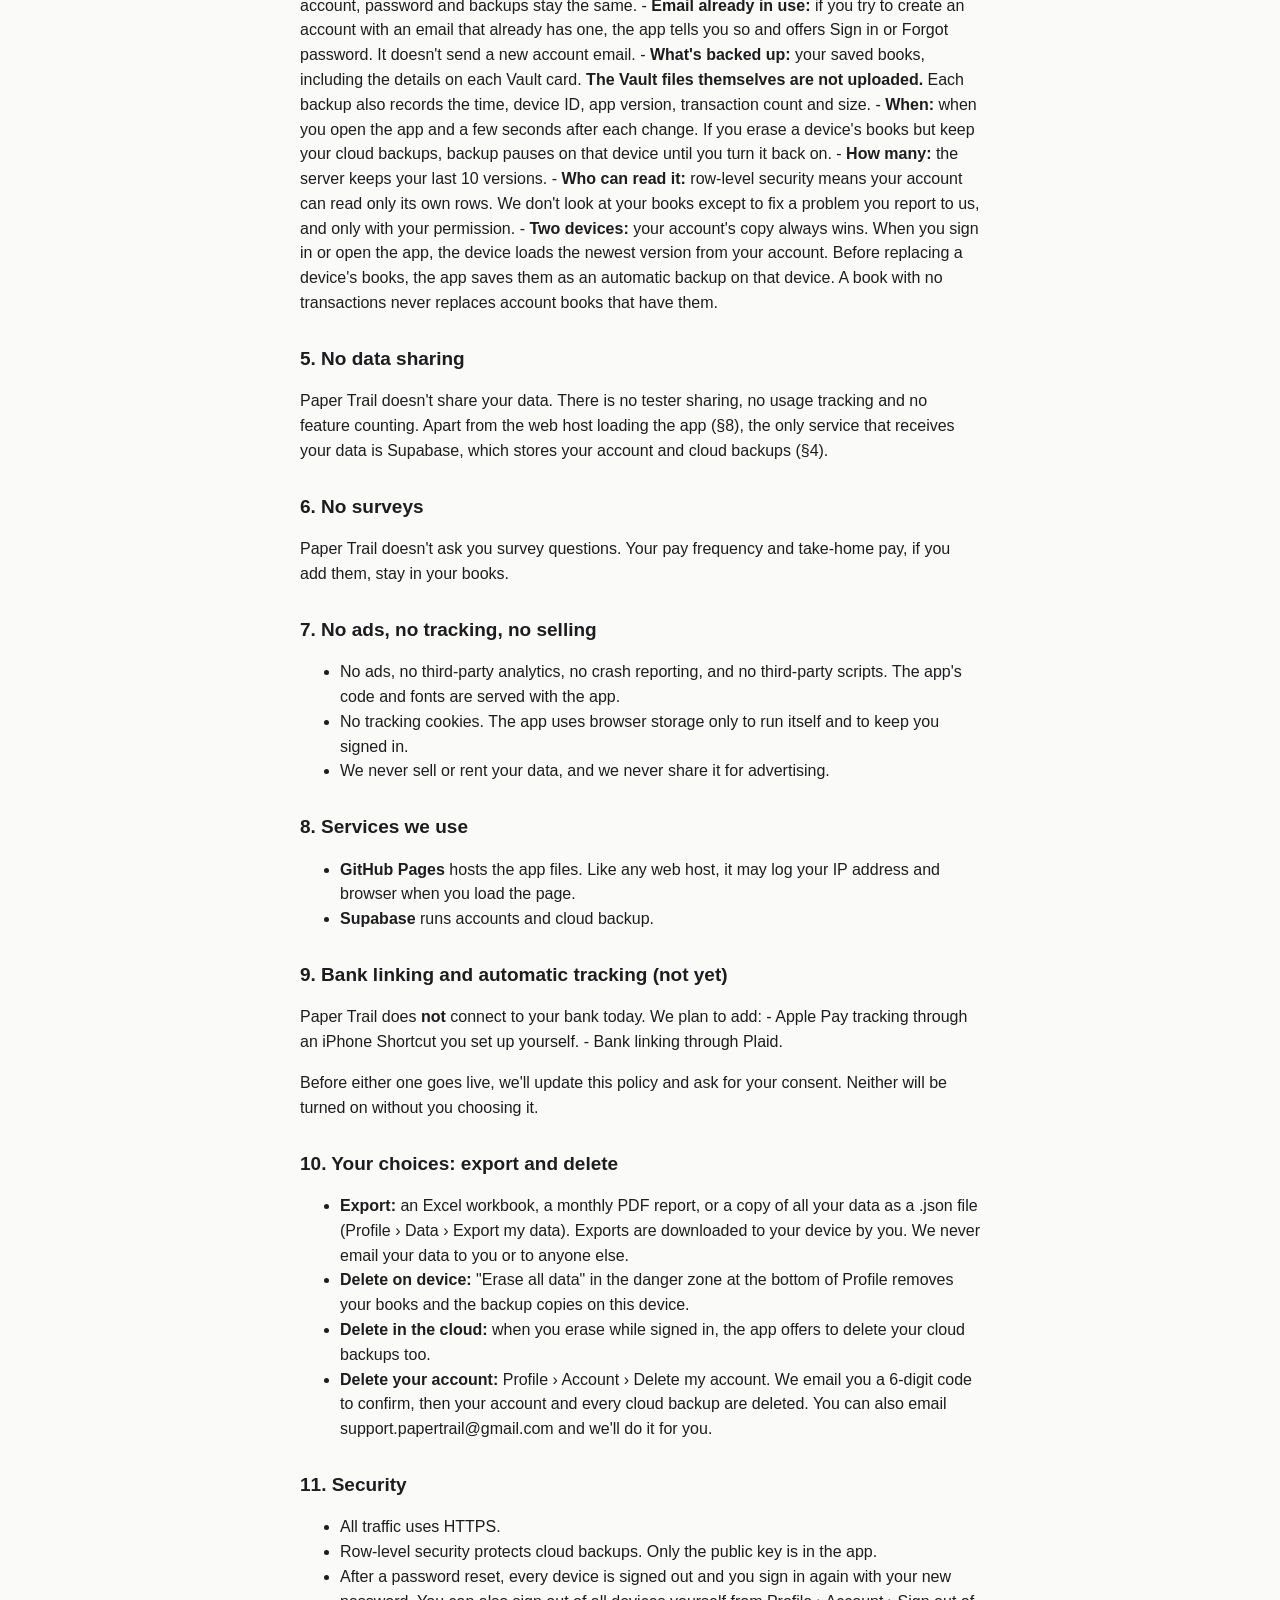
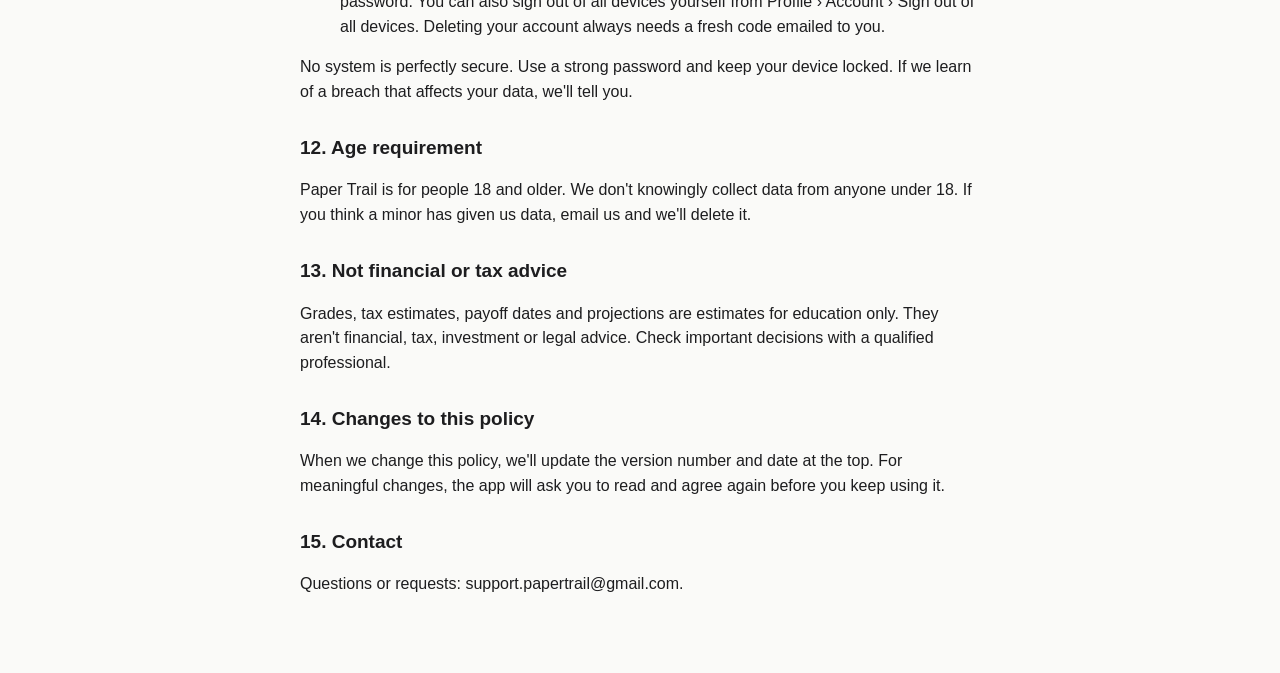
==== commit 0059d481: "v37.5.67: Change email (code to new address, secure two-code support), Sign out of all devices, year" ====
--- a/privacy.html
+++ b/privacy.html
@@ -16,7 +16,7 @@
 <a class="back" href="./">‹ Back to Paper Trail</a>
 <main id="policy">
 <h1>Paper Trail Privacy Policy</h1>
-<p><strong>Policy version:</strong> 1.2 · <strong>Effective:</strong> October 30, 2026 · <strong>Contact:</strong> support.papertrail@gmail.com</p>
+<p><strong>Policy version:</strong> 1.2 · <strong>Effective:</strong> October 30, 2026 · <strong>Clarified:</strong> October 31, 2026 (wording only, no change to what we collect) · <strong>Contact:</strong> support.papertrail@gmail.com</p>
 <p>Paper Trail is an independent budgeting app ("we", "us" means the person who builds and runs it). This policy says, in plain English, what the app keeps, what leaves your device, and what you can do about it.</p>
 <h2>1. The short version</h2>
 <ul>
@@ -24,6 +24,7 @@
 <li>A copy of your books is backed up to your private cloud account. Vault files stay on your device.</li>
 <li>The only place your data goes is your own account backup, stored with Supabase. We don't share your data with anyone else.</li>
 <li>No ads, no third-party analytics, no tracking cookies, and we never sell your data.</li>
+<li>We never see your password and will never ask for it. The only emails we send are sign-up, email-change and account-deletion codes and password resets.</li>
 <li>You can export or erase everything at any time.</li>
 </ul>
 <h2>2. Who this applies to</h2>
@@ -42,6 +43,11 @@
 <h2>4. Your account and cloud backup</h2>
 <p>An account is required to use Paper Trail. With your account:
 - <strong>Sign-in:</strong> your email and password are handled by our hosting provider, Supabase (see §8). We never see your password. When you create an account we email you a 6-digit code once to confirm your email address; after that you sign in with your email and password, and you stay signed in on that device until you tap Sign out. Our database only opens backups for accounts with a confirmed email. Use a strong password you don't use elsewhere, and keep your email account secure, since password resets go to it.
+- <strong>Your password:</strong> we never see or store your password; Supabase keeps only a scrambled (hashed) form of it. We will never ask for your password by email, text, or through support. If anyone asks, it isn't us.
+- <strong>Emails we send:</strong> the only emails we send are one-time 6-digit codes (to confirm your email at sign-up, to confirm an email change, and to confirm deleting your account) and password-reset messages. They come from support.papertrail@gmail.com. We don't send newsletters or marketing.
+- <strong>Losing access to your email:</strong> your account email is the only way back into your data; we don't use recovery questions or codes. Each year in early January (January 5–10) the app reminds you to download a copy (Export my data) and asks you to confirm you understand this. The date you confirmed is saved with your account.
+- <strong>Changing your email:</strong> Profile › Account › Change email. We email a 6-digit code to the new address (and, for your safety, may send one to your current address too). Your current email keeps working until the change is confirmed. Your account, password and backups stay the same.
+- <strong>Email already in use:</strong> if you try to create an account with an email that already has one, the app tells you so and offers Sign in or Forgot password. It doesn't send a new account email.
 - <strong>What's backed up:</strong> your saved books, including the details on each Vault card. <strong>The Vault files themselves are not uploaded.</strong> Each backup also records the time, device ID, app version, transaction count and size.
 - <strong>When:</strong> when you open the app and a few seconds after each change. If you erase a device's books but keep your cloud backups, backup pauses on that device until you turn it back on.
 - <strong>How many:</strong> the server keeps your last 10 versions.
@@ -69,7 +75,7 @@
 <p>Before either one goes live, we'll update this policy and ask for your consent. Neither will be turned on without you choosing it.</p>
 <h2>10. Your choices: export and delete</h2>
 <ul>
-<li><strong>Export:</strong> an Excel workbook, a monthly PDF report, or a copy of all your data as a .json file (Profile › Data › Export my data).</li>
+<li><strong>Export:</strong> an Excel workbook, a monthly PDF report, or a copy of all your data as a .json file (Profile › Data › Export my data). Exports are downloaded to your device by you. We never email your data to you or to anyone else.</li>
 <li><strong>Delete on device:</strong> "Erase all data" in the danger zone at the bottom of Profile removes your books and the backup copies on this device.</li>
 <li><strong>Delete in the cloud:</strong> when you erase while signed in, the app offers to delete your cloud backups too.</li>
 <li><strong>Delete your account:</strong> Profile › Account › Delete my account. We email you a 6-digit code to confirm, then your account and every cloud backup are deleted. You can also email support.papertrail@gmail.com and we'll do it for you.</li>
@@ -78,7 +84,7 @@
 <ul>
 <li>All traffic uses HTTPS.</li>
 <li>Row-level security protects cloud backups. Only the public key is in the app.</li>
-<li>After a password reset, every device is signed out and you sign in again with your new password. Deleting your account always needs a fresh code emailed to you.</li>
+<li>After a password reset, every device is signed out and you sign in again with your new password. You can also sign out of all devices yourself from Profile › Account › Sign out of all devices. Deleting your account always needs a fresh code emailed to you.</li>
 </ul>
 <p>No system is perfectly secure. Use a strong password and keep your device locked. If we learn of a breach that affects your data, we'll tell you.</p>
 <h2>12. Age requirement</h2>
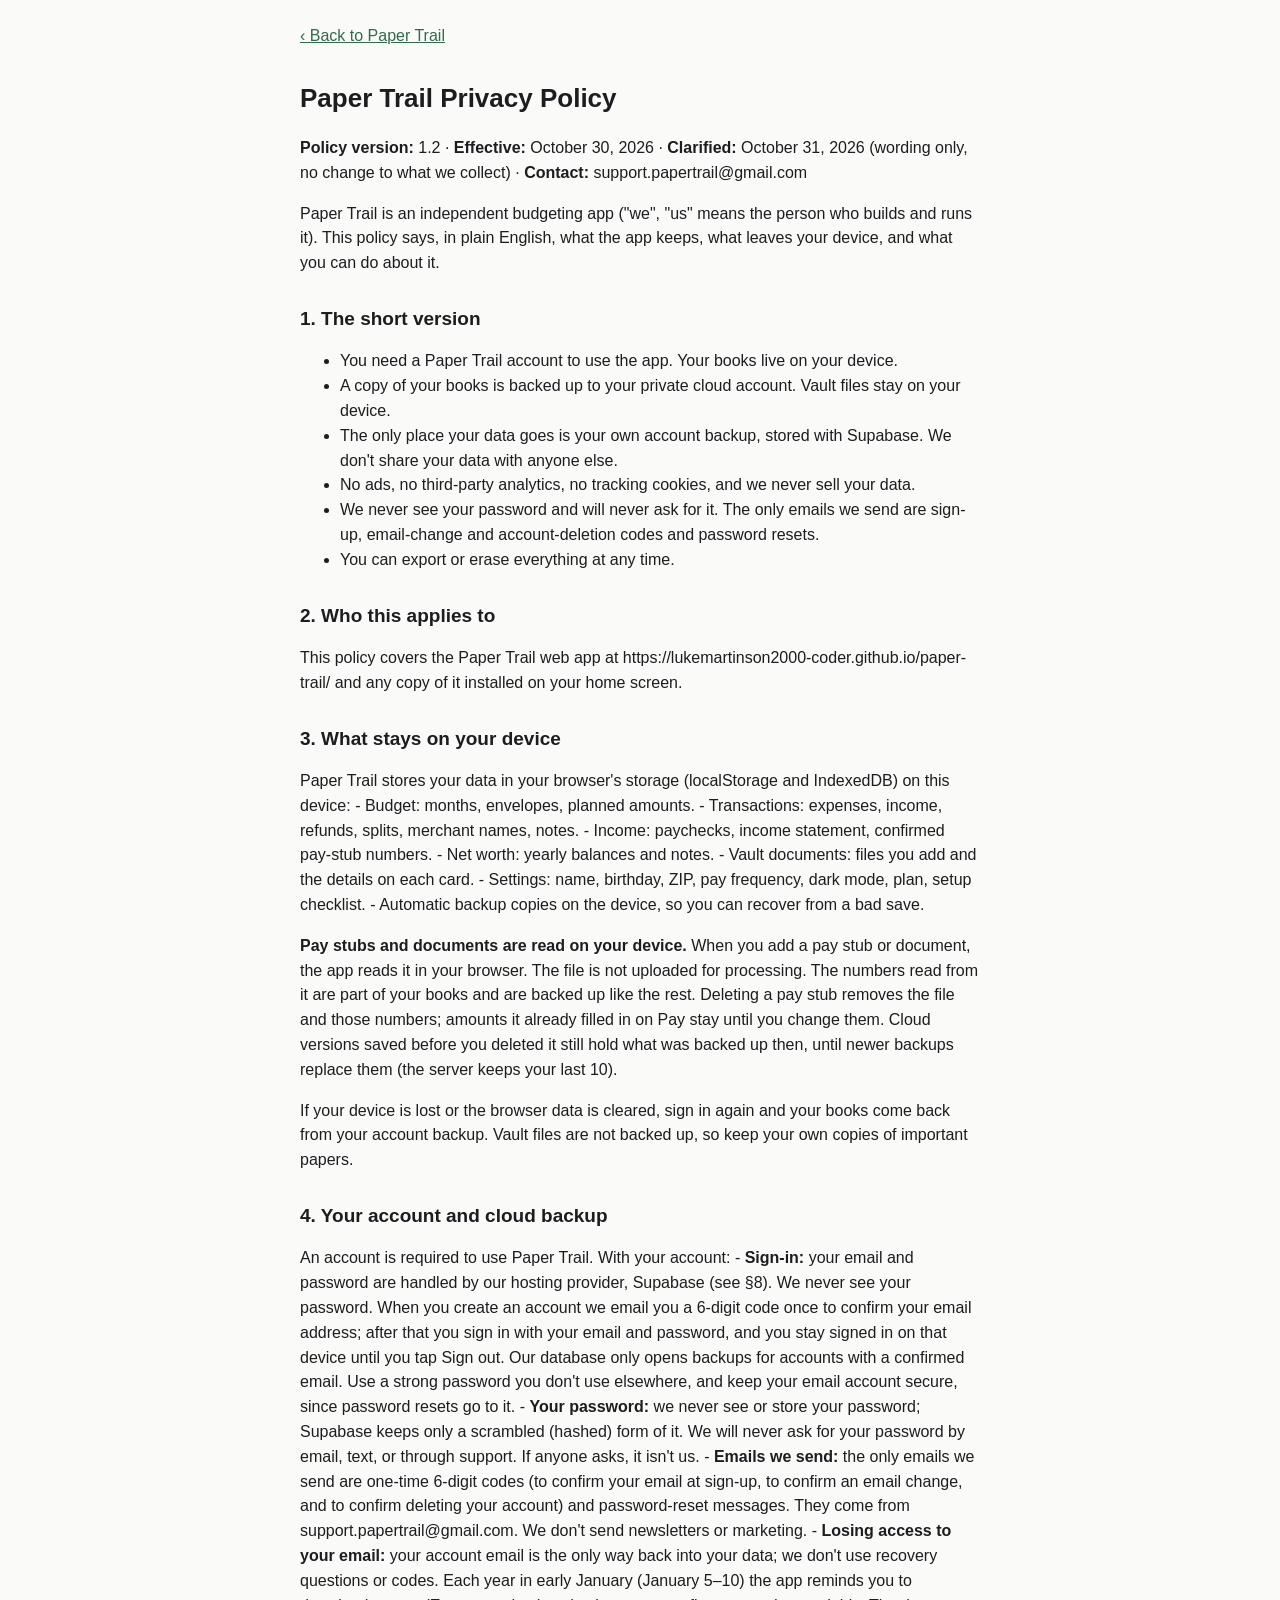
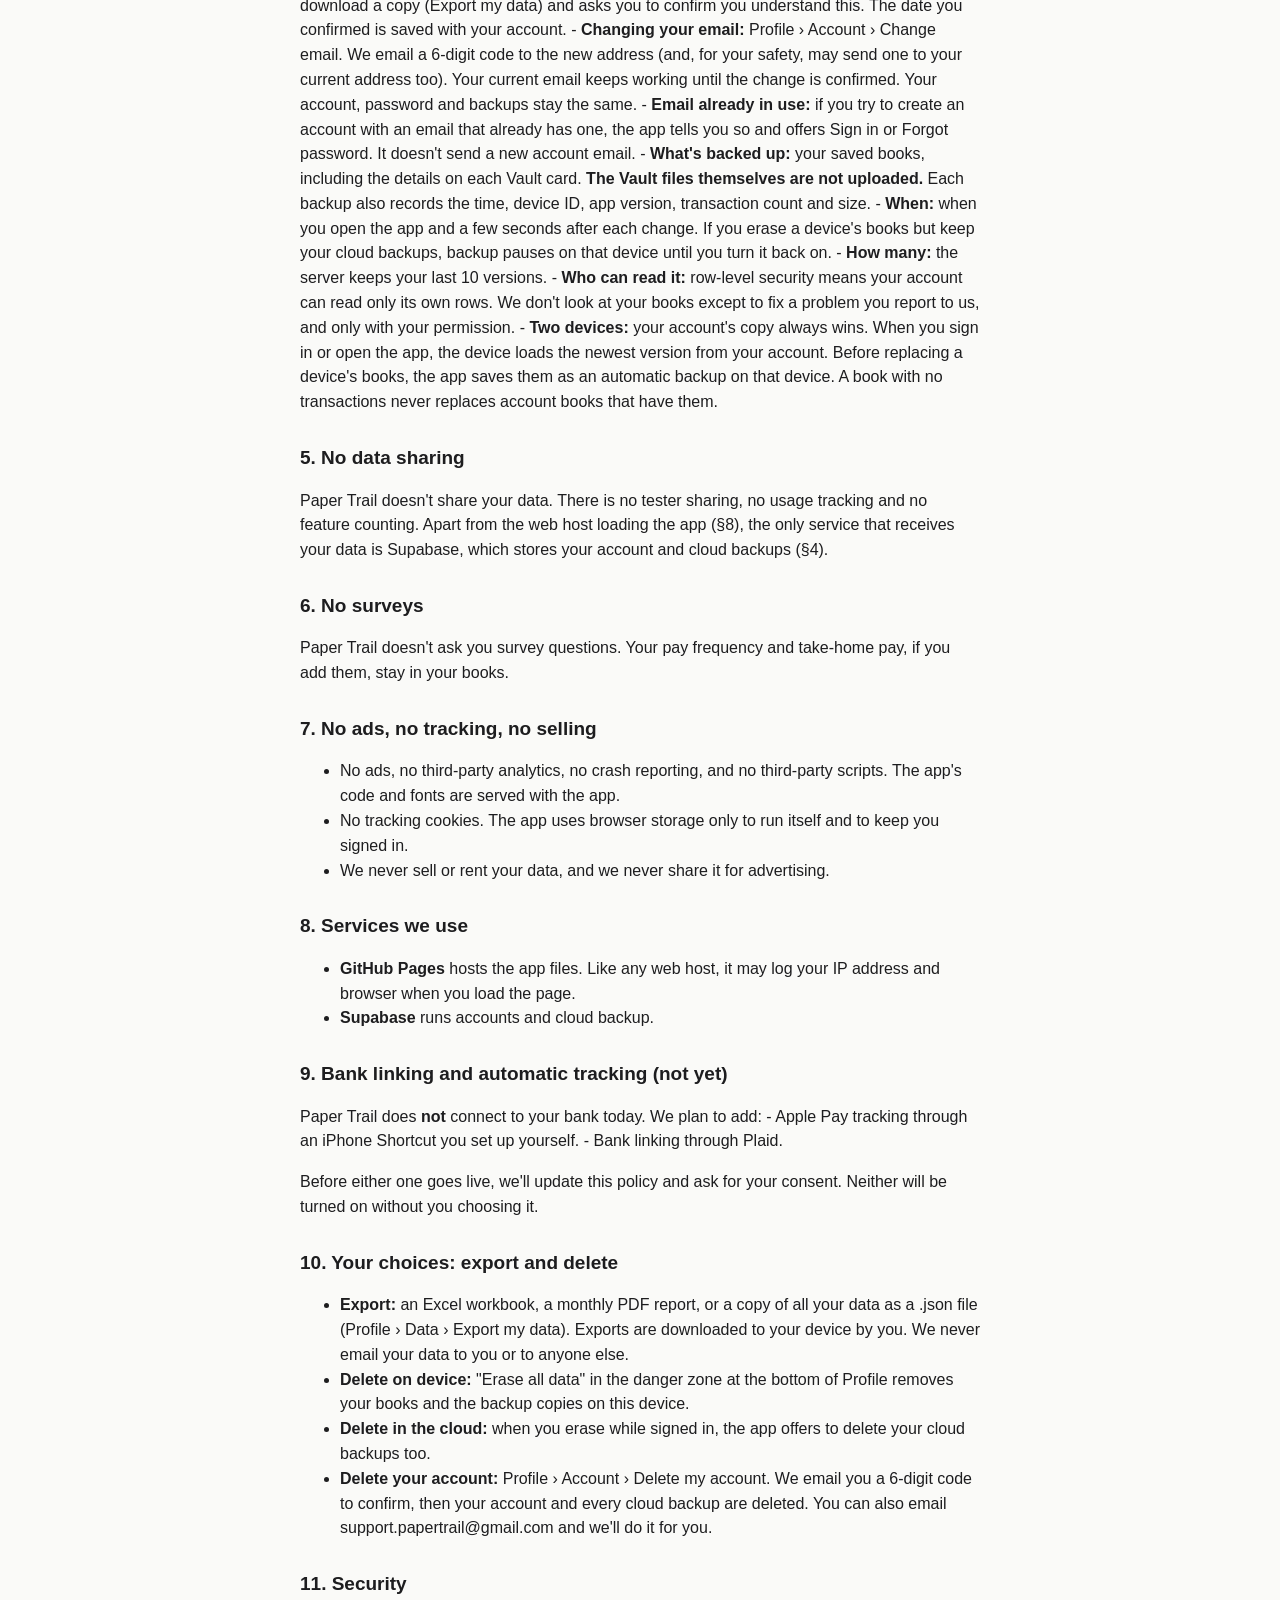
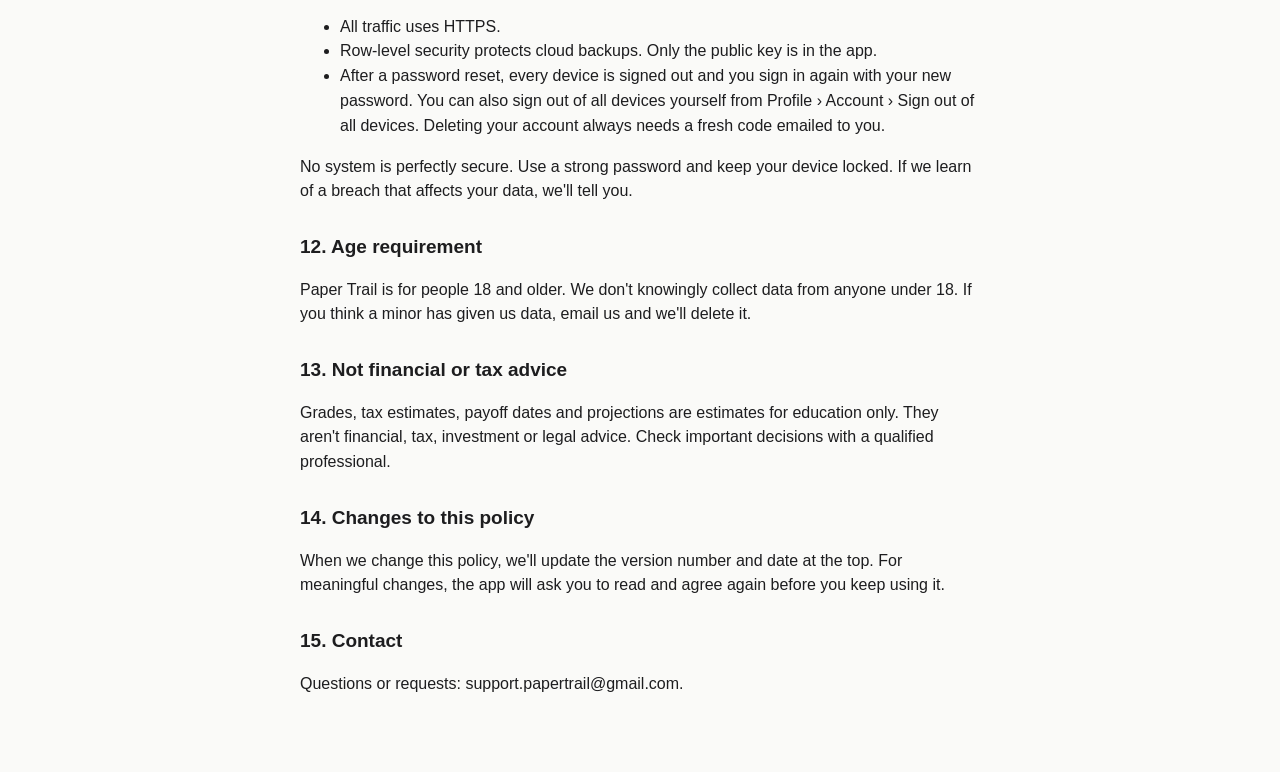
==== commit 14b77062: "v37.5.68: Profile accordion, date wheel, loan sandbox, payslip cleanup; seasonal origami month stamp" ====
--- a/privacy.html
+++ b/privacy.html
@@ -38,7 +38,7 @@
 - Vault documents: files you add and the details on each card.
 - Settings: name, birthday, ZIP, pay frequency, dark mode, plan, setup checklist.
 - Automatic backup copies on the device, so you can recover from a bad save.</p>
-<p><strong>Pay stubs and documents are read on your device.</strong> When you add a pay stub or document, the app reads it in your browser. The file is not uploaded for processing.</p>
+<p><strong>Pay stubs and documents are read on your device.</strong> When you add a pay stub or document, the app reads it in your browser. The file is not uploaded for processing. The numbers read from it are part of your books and are backed up like the rest. Deleting a pay stub removes the file and those numbers; amounts it already filled in on Pay stay until you change them. Cloud versions saved before you deleted it still hold what was backed up then, until newer backups replace them (the server keeps your last 10).</p>
 <p>If your device is lost or the browser data is cleared, sign in again and your books come back from your account backup. Vault files are not backed up, so keep your own copies of important papers.</p>
 <h2>4. Your account and cloud backup</h2>
 <p>An account is required to use Paper Trail. With your account:
